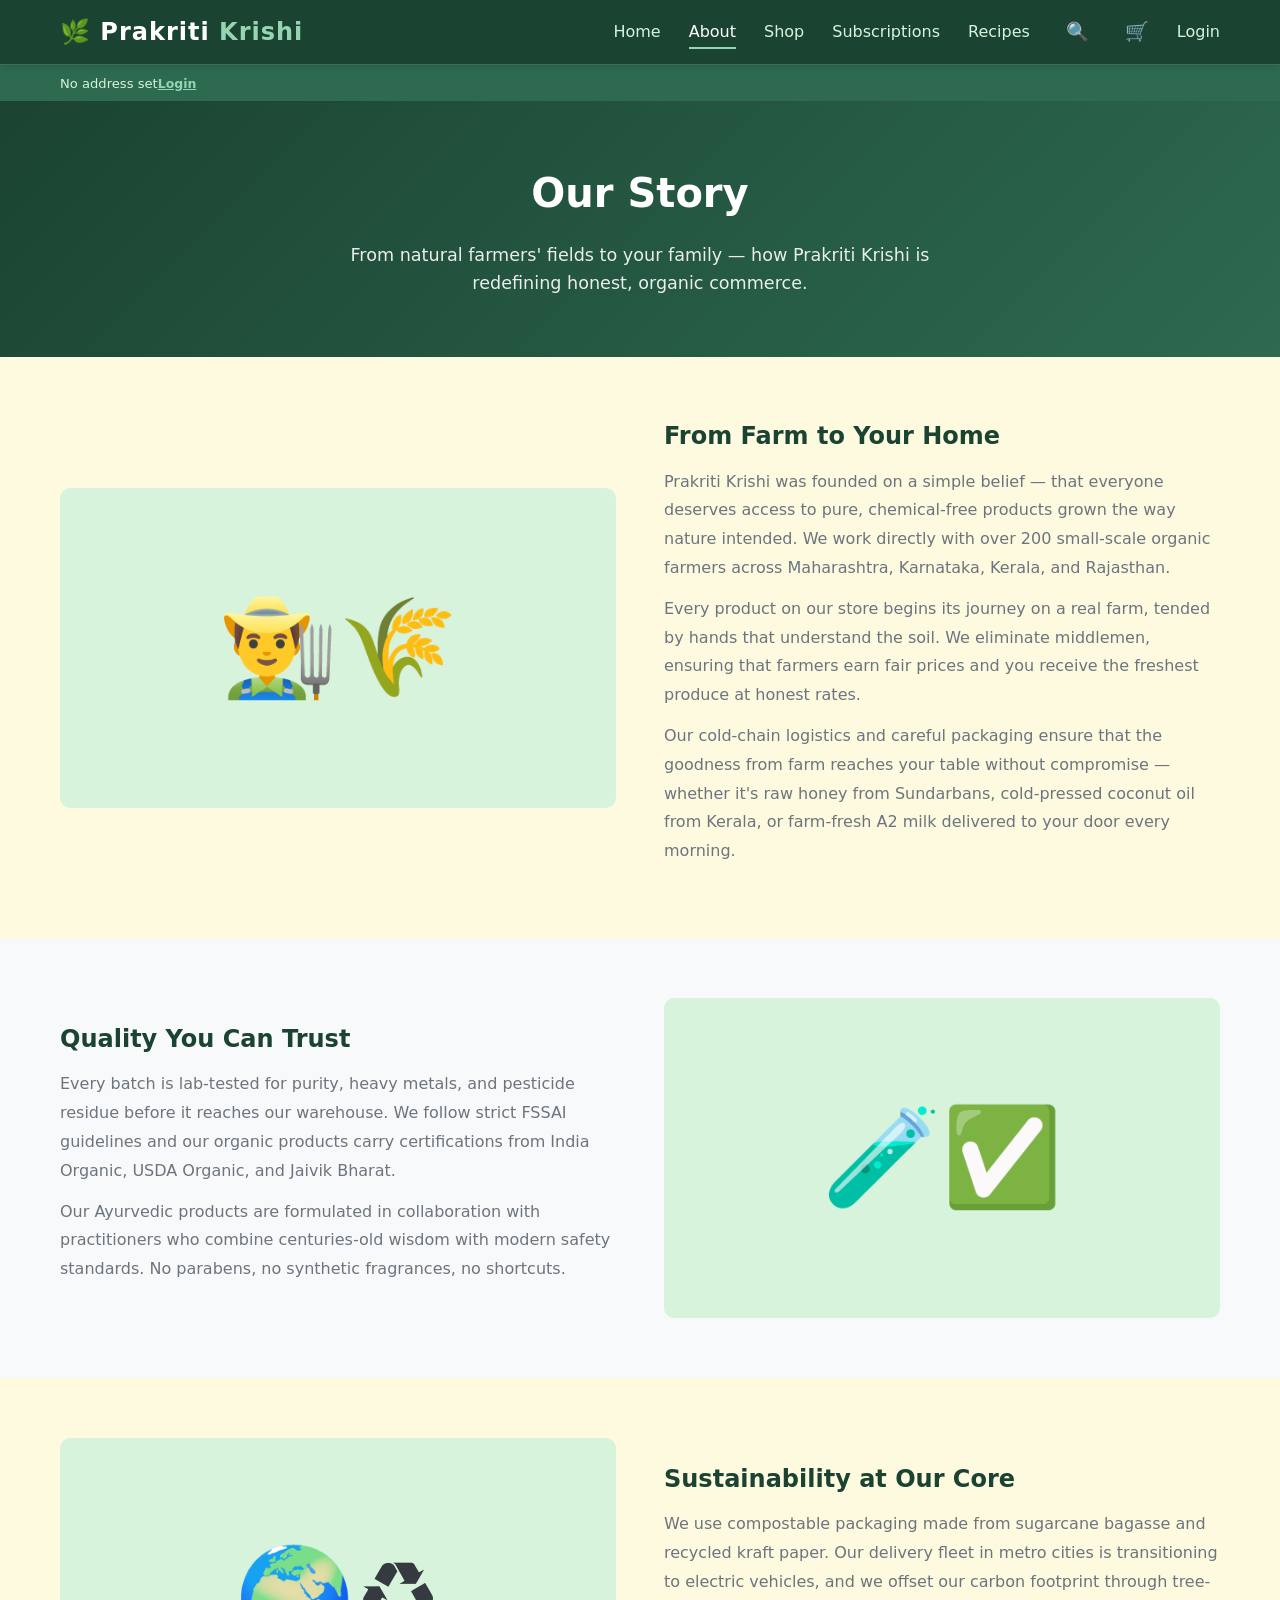
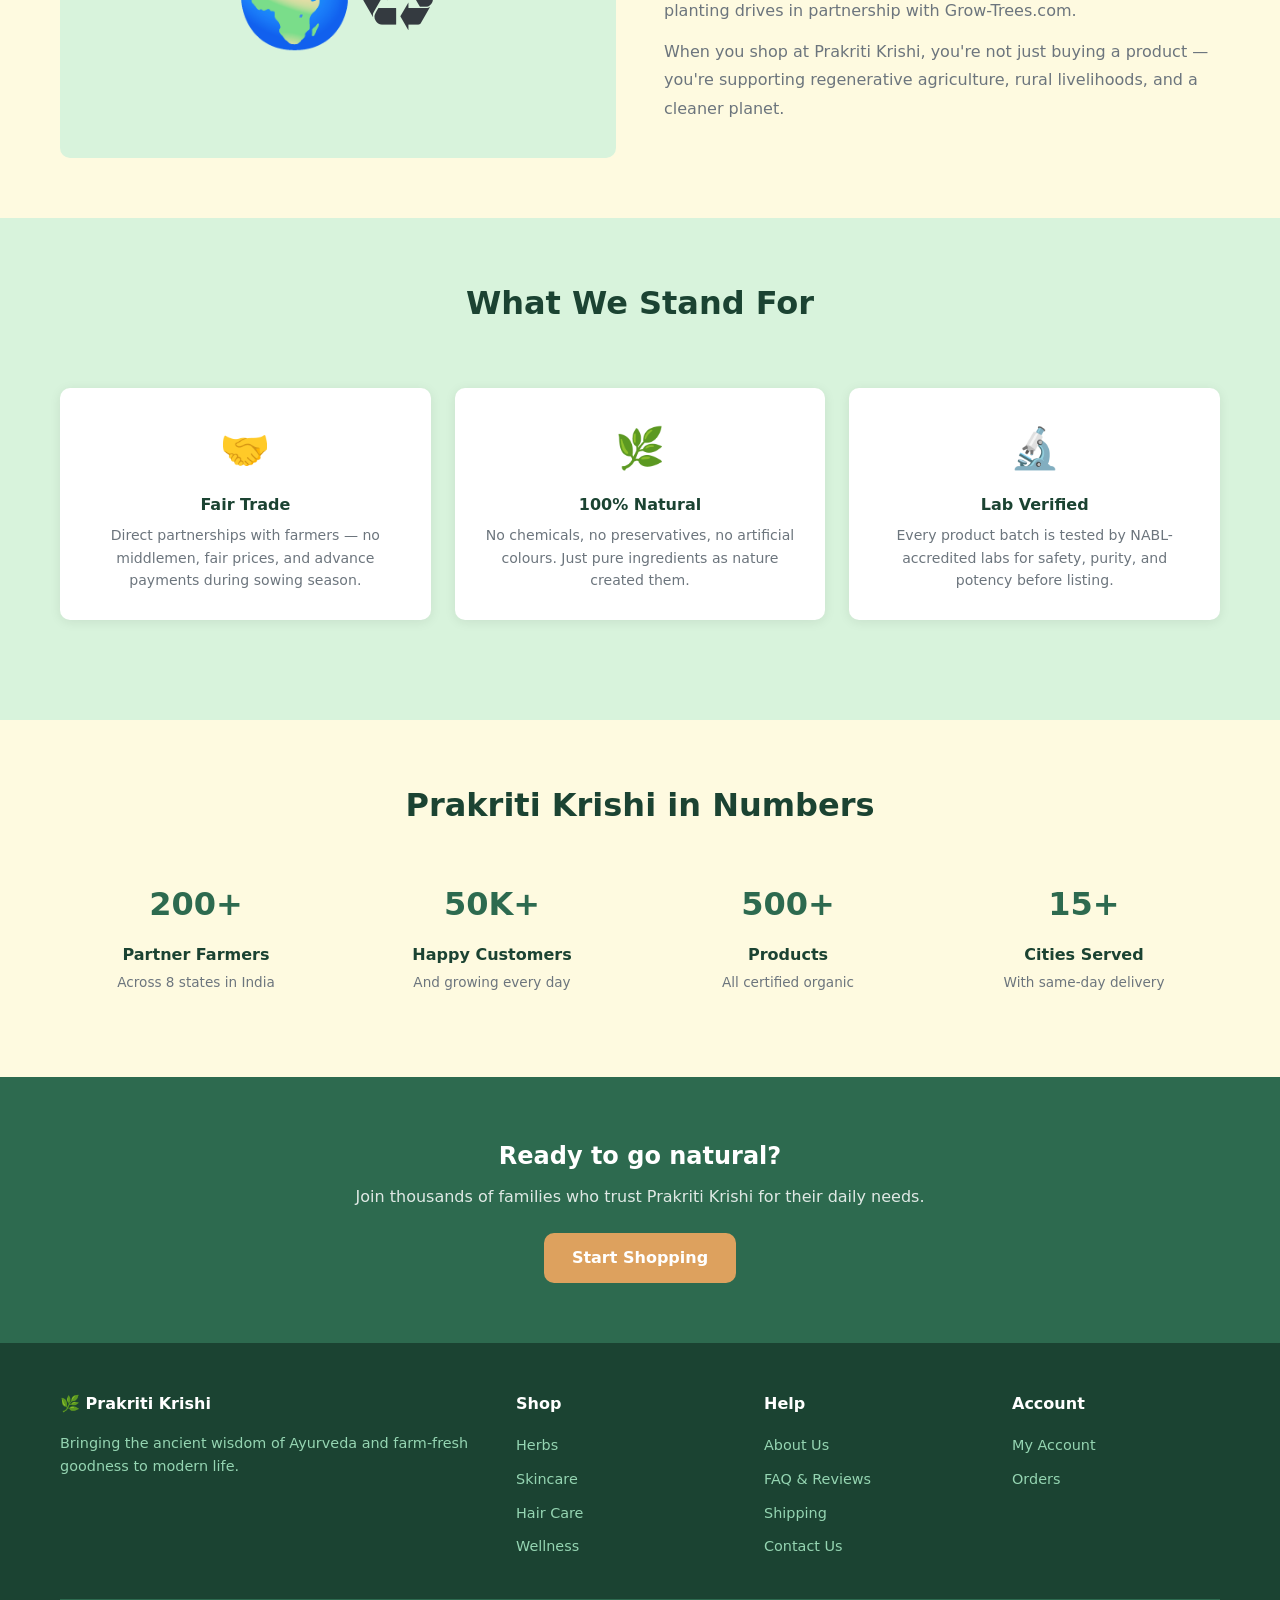
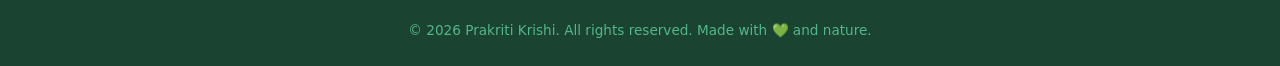
==== about.html @ 511e92d4 "Initial commit: Prakriti Krishi e-commerce website Features: product catalog, bundles, smart search," ====
<!DOCTYPE html>
<html lang="en">
<head>
  <meta charset="UTF-8">
  <meta name="viewport" content="width=device-width, initial-scale=1.0">
  <title>About Us — Prakriti Krishi</title>
  <link rel="stylesheet" href="css/style.css">
</head>
<body>

  <header class="header">
    <div class="container">
      <a href="index.html" class="logo">🌿 Prakriti <span>Krishi</span></a>
      <button class="mobile-toggle" aria-label="Menu">☰</button>
      <nav class="nav">
        <a href="index.html">Home</a>
        <a href="about.html" class="active">About</a>
        <a href="category.html">Shop</a>
        <a href="subscriptions.html">Subscriptions</a>
        <a href="recipes.html">Recipes</a>
        <a href="cart.html" class="cart-icon">🛒 <span class="cart-count" style="display:none">0</span></a>
        <a href="account.html" class="nav-account">Login</a>
      </nav>
    </div>
  </header>
  <div class="addr-bar-wrap"><div class="container" style="position:relative"><div id="addressBar"></div></div></div>

  <!-- Hero -->
  <section class="about-hero">
    <div class="container">
      <h1>Our Story</h1>
      <p style="max-width:600px;margin:0 auto;opacity:.9;font-size:1.1rem">From natural farmers' fields to your family — how Prakriti Krishi is redefining honest, organic commerce.</p>
    </div>
  </section>

  <!-- Mission -->
  <section class="about-section">
    <div class="container">
      <div class="about-grid">
        <div class="about-visual">👨‍🌾🌾</div>
        <div>
          <h2>From Farm to Your Home</h2>
          <p>Prakriti Krishi was founded on a simple belief — that everyone deserves access to pure, chemical-free products grown the way nature intended. We work directly with over 200 small-scale organic farmers across Maharashtra, Karnataka, Kerala, and Rajasthan.</p>
          <p>Every product on our store begins its journey on a real farm, tended by hands that understand the soil. We eliminate middlemen, ensuring that farmers earn fair prices and you receive the freshest produce at honest rates.</p>
          <p>Our cold-chain logistics and careful packaging ensure that the goodness from farm reaches your table without compromise — whether it's raw honey from Sundarbans, cold-pressed coconut oil from Kerala, or farm-fresh A2 milk delivered to your door every morning.</p>
        </div>
      </div>
    </div>
  </section>

  <!-- Process -->
  <section class="about-section" style="background:var(--gray-100)">
    <div class="container">
      <div class="about-grid" style="direction:rtl">
        <div class="about-visual" style="direction:ltr">🧪✅</div>
        <div style="direction:ltr">
          <h2>Quality You Can Trust</h2>
          <p>Every batch is lab-tested for purity, heavy metals, and pesticide residue before it reaches our warehouse. We follow strict FSSAI guidelines and our organic products carry certifications from India Organic, USDA Organic, and Jaivik Bharat.</p>
          <p>Our Ayurvedic products are formulated in collaboration with practitioners who combine centuries-old wisdom with modern safety standards. No parabens, no synthetic fragrances, no shortcuts.</p>
        </div>
      </div>
    </div>
  </section>

  <!-- Sustainability -->
  <section class="about-section">
    <div class="container">
      <div class="about-grid">
        <div class="about-visual">🌍♻️</div>
        <div>
          <h2>Sustainability at Our Core</h2>
          <p>We use compostable packaging made from sugarcane bagasse and recycled kraft paper. Our delivery fleet in metro cities is transitioning to electric vehicles, and we offset our carbon footprint through tree-planting drives in partnership with Grow-Trees.com.</p>
          <p>When you shop at Prakriti Krishi, you're not just buying a product — you're supporting regenerative agriculture, rural livelihoods, and a cleaner planet.</p>
        </div>
      </div>
    </div>
  </section>

  <!-- Values -->
  <section style="padding:60px 0;background:var(--green-100)">
    <div class="container">
      <h2 class="section-title">What We Stand For</h2>
      <div class="values-grid">
        <div class="value-card">
          <div class="icon">🤝</div>
          <h4>Fair Trade</h4>
          <p>Direct partnerships with farmers — no middlemen, fair prices, and advance payments during sowing season.</p>
        </div>
        <div class="value-card">
          <div class="icon">🌿</div>
          <h4>100% Natural</h4>
          <p>No chemicals, no preservatives, no artificial colours. Just pure ingredients as nature created them.</p>
        </div>
        <div class="value-card">
          <div class="icon">🔬</div>
          <h4>Lab Verified</h4>
          <p>Every product batch is tested by NABL-accredited labs for safety, purity, and potency before listing.</p>
        </div>
      </div>
    </div>
  </section>

  <!-- Team / Numbers -->
  <section class="about-section" style="text-align:center">
    <div class="container">
      <h2 class="section-title">Prakriti Krishi in Numbers</h2>
      <div class="features-grid" style="margin-top:24px">
        <div class="feature-item">
          <div class="icon" style="font-size:2rem;font-weight:700;color:var(--green-700)">200+</div>
          <h4>Partner Farmers</h4>
          <p>Across 8 states in India</p>
        </div>
        <div class="feature-item">
          <div class="icon" style="font-size:2rem;font-weight:700;color:var(--green-700)">50K+</div>
          <h4>Happy Customers</h4>
          <p>And growing every day</p>
        </div>
        <div class="feature-item">
          <div class="icon" style="font-size:2rem;font-weight:700;color:var(--green-700)">500+</div>
          <h4>Products</h4>
          <p>All certified organic</p>
        </div>
        <div class="feature-item">
          <div class="icon" style="font-size:2rem;font-weight:700;color:var(--green-700)">15+</div>
          <h4>Cities Served</h4>
          <p>With same-day delivery</p>
        </div>
      </div>
    </div>
  </section>

  <!-- CTA -->
  <section class="newsletter">
    <div class="container">
      <h2>Ready to go natural?</h2>
      <p>Join thousands of families who trust Prakriti Krishi for their daily needs.</p>
      <a href="category.html" class="btn btn-secondary">Start Shopping</a>
    </div>
  </section>

  <footer class="footer">
    <div class="container">
      <div class="footer-grid">
        <div><h4>🌿 Prakriti Krishi</h4><p>Bringing the ancient wisdom of Ayurveda and farm-fresh goodness to modern life.</p></div>
        <div><h4>Shop</h4><ul><li><a href="category.html?cat=herbs">Herbs</a></li><li><a href="category.html?cat=skincare">Skincare</a></li><li><a href="category.html?cat=haircare">Hair Care</a></li><li><a href="category.html?cat=wellness">Wellness</a></li></ul></div>
        <div><h4>Help</h4><ul><li><a href="about.html">About Us</a></li><li><a href="reviews.html">FAQ & Reviews</a></li><li><a href="shipping.html">Shipping</a></li><li><a href="contact.html">Contact Us</a></li></ul></div>
        <div><h4>Account</h4><ul><li><a href="account.html">My Account</a></li><li><a href="account.html?tab=orders">Orders</a></li></ul></div>
      </div>
      <div class="footer-bottom">&copy; 2026 Prakriti Krishi. All rights reserved. Made with 💚 and nature.</div>
    </div>
  </footer>

  <script src="js/app.js"></script>
</body>
</html>
---- css/style.css ----
/* ===== Prakriti Krishi — Nature-Inspired E-Commerce ===== */

/* --- Reset & Base --- */
*,*::before,*::after{box-sizing:border-box;margin:0;padding:0}
:root{
  --green-900:#1b4332;--green-700:#2d6a4f;--green-500:#52b788;
  --green-300:#95d5b2;--green-100:#d8f3dc;
  --sand-100:#fefae0;--sand-200:#faedcd;--sand-300:#dda15e;
  --brown:#bc6c25;--white:#fff;--gray-100:#f8f9fa;--gray-200:#e9ecef;
  --gray-500:#6c757d;--gray-800:#343a40;--black:#212529;
  --radius:10px;--shadow:0 2px 12px rgba(0,0,0,.08);
  --font:'Segoe UI',system-ui,-apple-system,sans-serif;
}
html{scroll-behavior:smooth}
body{font-family:var(--font);color:var(--gray-800);background:var(--sand-100);line-height:1.6}
a{text-decoration:none;color:inherit}
img{max-width:100%;display:block}
ul{list-style:none}
button,input,select,textarea{font:inherit}

/* --- Utility --- */
.container{max-width:1200px;margin:0 auto;padding:0 20px}
.btn{display:inline-block;padding:12px 28px;border:none;border-radius:var(--radius);font-weight:600;cursor:pointer;transition:.2s}
.btn-primary{background:var(--green-700);color:var(--white)}
.btn-primary:hover{background:var(--green-900)}
.btn-secondary{background:var(--sand-300);color:var(--white)}
.btn-secondary:hover{background:var(--brown)}
.btn-outline{background:transparent;border:2px solid var(--green-700);color:var(--green-700)}
.btn-outline:hover{background:var(--green-700);color:var(--white)}
.section-title{font-size:2rem;color:var(--green-900);margin-bottom:1.2rem;text-align:center}
.section-subtitle{text-align:center;color:var(--gray-500);margin-bottom:2rem;max-width:600px;margin-left:auto;margin-right:auto}

/* --- Header / Nav --- */
.header{background:var(--green-900);color:var(--white);position:sticky;top:0;z-index:100;box-shadow:0 2px 8px rgba(0,0,0,.15)}
.header .container{display:flex;align-items:center;justify-content:space-between;height:64px}
.logo{font-size:1.5rem;font-weight:700;letter-spacing:1px}
.logo span{color:var(--green-300)}
.nav{display:flex;gap:28px;align-items:center}
.nav a{color:var(--green-100);font-weight:500;transition:.2s;position:relative}
.nav a:hover,.nav a.active{color:var(--white)}
.nav a.active::after{content:'';position:absolute;bottom:-4px;left:0;width:100%;height:2px;background:var(--green-300)}
.cart-icon{position:relative;font-size:1.2rem}
.cart-count{position:absolute;top:-8px;right:-12px;background:var(--sand-300);color:var(--white);font-size:.7rem;width:18px;height:18px;border-radius:50%;display:flex;align-items:center;justify-content:center;font-weight:700}
.mobile-toggle{display:none;background:none;border:none;color:var(--white);font-size:1.5rem;cursor:pointer}

/* --- Hero --- */
.hero{background:linear-gradient(135deg,var(--green-900) 0%,var(--green-700) 100%);color:var(--white);padding:80px 0;text-align:center}
.hero h1{font-size:3rem;margin-bottom:1rem;line-height:1.2}
.hero h1 span{color:var(--green-300)}
.hero p{font-size:1.2rem;max-width:600px;margin:0 auto 2rem;opacity:.9}

/* --- Categories Grid --- */
.categories{padding:60px 0}
.cat-grid{display:grid;grid-template-columns:repeat(auto-fill,minmax(220px,1fr));gap:24px}
.cat-card{background:var(--white);border-radius:var(--radius);overflow:hidden;box-shadow:var(--shadow);transition:.3s;cursor:pointer}
.cat-card:hover{transform:translateY(-4px);box-shadow:0 8px 24px rgba(0,0,0,.12)}
.cat-card .cat-img{height:180px;background:var(--green-100);display:flex;align-items:center;justify-content:center;font-size:3.5rem}
.cat-card .cat-info{padding:16px;text-align:center}
.cat-card .cat-info h3{color:var(--green-900);margin-bottom:4px}
.cat-card .cat-info p{font-size:.85rem;color:var(--gray-500)}

/* --- Products Grid --- */
.products{padding:60px 0;background:var(--gray-100)}
.prod-grid{display:grid;grid-template-columns:repeat(auto-fill,minmax(260px,1fr));gap:24px}
.prod-card{background:var(--white);border-radius:var(--radius);overflow:hidden;box-shadow:var(--shadow);transition:.3s}
.prod-card:hover{transform:translateY(-4px);box-shadow:0 8px 24px rgba(0,0,0,.12)}
.prod-card .prod-img{height:220px;background:var(--green-100);display:flex;align-items:center;justify-content:center;font-size:4rem}
.prod-card .prod-info{padding:16px}
.prod-card .prod-info h3{margin-bottom:4px}
.prod-card .prod-info .price{color:var(--green-700);font-weight:700;font-size:1.1rem}
.prod-card .prod-info .old-price{text-decoration:line-through;color:var(--gray-500);font-size:.85rem;margin-left:6px}
.prod-card .prod-info .tag{display:inline-block;background:var(--green-100);color:var(--green-700);font-size:.75rem;padding:2px 8px;border-radius:20px;margin-bottom:8px}
.prod-card .prod-actions{padding:0 16px 16px;display:flex;gap:8px}
.prod-card .prod-actions .btn{flex:1;text-align:center;padding:10px;font-size:.9rem}

/* --- Product Detail --- */
.product-detail{padding:60px 0}
.pd-grid{display:grid;grid-template-columns:1fr 1fr;gap:48px;align-items:start}
.pd-image{background:var(--green-100);border-radius:var(--radius);height:450px;display:flex;align-items:center;justify-content:center;font-size:8rem}
.pd-info h1{font-size:2rem;color:var(--green-900);margin-bottom:8px}
.pd-info .rating{color:var(--sand-300);margin-bottom:12px}
.pd-info .price{font-size:1.5rem;color:var(--green-700);font-weight:700;margin-bottom:16px}
.pd-info .description{color:var(--gray-500);margin-bottom:24px;line-height:1.8}
.pd-info .qty-selector{display:flex;align-items:center;gap:12px;margin-bottom:24px}
.pd-info .qty-selector button{width:36px;height:36px;border:1px solid var(--gray-200);border-radius:var(--radius);background:var(--white);cursor:pointer;font-size:1.1rem}
.pd-info .qty-selector span{font-size:1.1rem;font-weight:600;min-width:24px;text-align:center}
.pd-info .features{margin-bottom:24px}
.pd-info .features li{padding:6px 0;color:var(--gray-500)}
.pd-info .features li::before{content:'✓ ';color:var(--green-500);font-weight:700}

/* --- Filter Bar (Category page) --- */
.filter-bar{display:flex;gap:12px;margin-bottom:32px;flex-wrap:wrap;justify-content:center}
.filter-bar .filter-btn{padding:8px 20px;border:2px solid var(--green-300);border-radius:30px;background:var(--white);color:var(--green-700);cursor:pointer;font-weight:500;transition:.2s}
.filter-bar .filter-btn:hover,.filter-bar .filter-btn.active{background:var(--green-700);color:var(--white);border-color:var(--green-700)}

/* --- Cart --- */
.cart-section{padding:60px 0}
.cart-table{width:100%;border-collapse:collapse;margin-bottom:32px}
.cart-table th{text-align:left;padding:12px 16px;border-bottom:2px solid var(--green-300);color:var(--green-900);font-size:.9rem;text-transform:uppercase;letter-spacing:1px}
.cart-table td{padding:16px;border-bottom:1px solid var(--gray-200);vertical-align:middle}
.cart-table .cart-product{display:flex;align-items:center;gap:16px}
.cart-table .cart-product .thumb{width:64px;height:64px;background:var(--green-100);border-radius:8px;display:flex;align-items:center;justify-content:center;font-size:1.5rem;flex-shrink:0}
.cart-table .cart-product .name{font-weight:600}
.cart-table .cart-qty{display:flex;align-items:center;gap:8px}
.cart-table .cart-qty button{width:28px;height:28px;border:1px solid var(--gray-200);border-radius:6px;background:var(--white);cursor:pointer}
.cart-table .cart-remove{color:var(--gray-500);cursor:pointer;transition:.2s}
.cart-table .cart-remove:hover{color:red}
.cart-summary{display:flex;justify-content:flex-end}
.cart-summary-box{background:var(--white);padding:32px;border-radius:var(--radius);box-shadow:var(--shadow);min-width:340px}
.cart-summary-box h3{margin-bottom:16px;color:var(--green-900)}
.cart-summary-box .summary-row{display:flex;justify-content:space-between;padding:8px 0;border-bottom:1px solid var(--gray-200)}
.cart-summary-box .summary-row.total{border:none;font-size:1.2rem;font-weight:700;color:var(--green-900);padding-top:16px}
.cart-empty{text-align:center;padding:60px 0}
.cart-empty p{font-size:1.2rem;color:var(--gray-500);margin-bottom:24px}

/* --- Checkout --- */
.checkout-section{padding:60px 0}
.checkout-grid{display:grid;grid-template-columns:1.4fr 1fr;gap:48px}
.form-group{margin-bottom:20px}
.form-group label{display:block;font-weight:600;margin-bottom:6px;color:var(--green-900);font-size:.9rem}
.form-group input,.form-group select{width:100%;padding:12px 16px;border:2px solid var(--gray-200);border-radius:var(--radius);transition:.2s;background:var(--white)}
.form-group input:focus,.form-group select:focus{outline:none;border-color:var(--green-500)}
.form-row{display:grid;grid-template-columns:1fr 1fr;gap:16px}
.checkout-steps{display:flex;gap:0;margin-bottom:40px;background:var(--white);border-radius:var(--radius);overflow:hidden;box-shadow:var(--shadow)}
.checkout-steps .step{flex:1;padding:16px;text-align:center;font-weight:600;color:var(--gray-500);background:var(--gray-100);position:relative}
.checkout-steps .step.active{background:var(--green-700);color:var(--white)}
.checkout-steps .step.done{background:var(--green-300);color:var(--green-900)}
.order-summary{background:var(--white);padding:32px;border-radius:var(--radius);box-shadow:var(--shadow);position:sticky;top:80px}
.order-summary h3{margin-bottom:16px;color:var(--green-900)}
.order-summary .order-item{display:flex;justify-content:space-between;padding:10px 0;border-bottom:1px solid var(--gray-200);font-size:.95rem}
.order-summary .order-total{display:flex;justify-content:space-between;padding-top:16px;font-size:1.2rem;font-weight:700;color:var(--green-900)}

/* --- Features / Benefits --- */
.features-strip{padding:48px 0;background:var(--white)}
.features-grid{display:grid;grid-template-columns:repeat(4,1fr);gap:24px;text-align:center}
.feature-item{padding:24px}
.feature-item .icon{font-size:2.5rem;margin-bottom:12px}
.feature-item h4{color:var(--green-900);margin-bottom:4px}
.feature-item p{font-size:.85rem;color:var(--gray-500)}

/* --- Testimonials --- */
.testimonials{padding:60px 0}
.test-grid{display:grid;grid-template-columns:repeat(auto-fill,minmax(300px,1fr));gap:24px}
.test-card{background:var(--white);padding:28px;border-radius:var(--radius);box-shadow:var(--shadow)}
.test-card .stars{color:var(--sand-300);margin-bottom:8px}
.test-card p{color:var(--gray-500);font-style:italic;margin-bottom:12px}
.test-card .author{font-weight:600;color:var(--green-900)}

/* --- Newsletter --- */
.newsletter{padding:60px 0;background:var(--green-700);color:var(--white);text-align:center}
.newsletter h2{margin-bottom:8px}
.newsletter p{opacity:.85;margin-bottom:24px}
.newsletter form{display:flex;gap:12px;justify-content:center;max-width:480px;margin:0 auto}
.newsletter input{flex:1;padding:14px 20px;border:none;border-radius:var(--radius);font-size:1rem}
.newsletter .btn{white-space:nowrap}

/* --- Footer --- */
.footer{background:var(--green-900);color:var(--green-100);padding:48px 0 24px}
.footer-grid{display:grid;grid-template-columns:2fr 1fr 1fr 1fr;gap:40px;margin-bottom:32px}
.footer h4{color:var(--white);margin-bottom:16px}
.footer p,.footer a{font-size:.9rem;color:var(--green-300)}
.footer a:hover{color:var(--white)}
.footer ul li{margin-bottom:8px}
.footer-bottom{border-top:1px solid var(--green-700);padding-top:20px;text-align:center;font-size:.85rem;color:var(--green-500)}

/* --- Breadcrumb --- */
.breadcrumb{padding:16px 0;font-size:.9rem;color:var(--gray-500)}
.breadcrumb a{color:var(--green-700)}
.breadcrumb span{margin:0 8px}

/* --- Inline Qty Selector (product cards) --- */
.inline-qty{display:flex;align-items:center;gap:0;background:var(--green-700);border-radius:var(--radius);overflow:hidden;height:42px}
.iq-btn{width:40px;height:42px;border:none;background:transparent;color:var(--white);font-size:1.2rem;cursor:pointer;transition:.15s;-webkit-tap-highlight-color:transparent}
.iq-btn:hover,.iq-btn:active{background:var(--green-900)}
.iq-val{min-width:30px;text-align:center;color:var(--white);font-weight:700;font-size:.95rem}
.prod-actions .atc-area{flex:1}
.prod-actions .atc-area .btn{width:100%}
.prod-actions .atc-area .inline-qty{width:100%}

/* --- Address Bar (header second row) --- */
.addr-bar-wrap{background:var(--green-700);border-top:1px solid rgba(255,255,255,.1)}
.addr-bar-wrap .container{display:flex;align-items:center;height:36px;gap:8px;font-size:.82rem}
.addr-pin{font-size:.9rem}
.addr-text{color:var(--green-100);white-space:nowrap;overflow:hidden;text-overflow:ellipsis;max-width:260px}
.addr-change{background:none;border:none;color:var(--green-300);font-size:.78rem;cursor:pointer;text-decoration:underline;font-weight:600;white-space:nowrap}
.addr-change:hover{color:var(--white)}
.addr-dropdown{position:absolute;top:100%;left:0;right:0;background:var(--white);box-shadow:0 8px 24px rgba(0,0,0,.15);border-radius:0 0 var(--radius) var(--radius);display:none;z-index:101}
.addr-dropdown.open{display:block}
.addr-option{padding:12px 20px;cursor:pointer;font-size:.88rem;border-bottom:1px solid var(--gray-200);color:var(--gray-800)}
.addr-option:hover,.addr-option.active{background:var(--green-100)}
.addr-option.add-new{color:var(--green-700);font-weight:600}

/* --- Auth Box --- */
.auth-box{max-width:420px;margin:60px auto;background:var(--white);padding:40px;border-radius:var(--radius);box-shadow:var(--shadow)}
.auth-box h2{color:var(--green-900);margin-bottom:4px}
.auth-sub{color:var(--gray-500);margin-bottom:24px}
.auth-err{color:#c0392b;font-size:.88rem;margin-bottom:12px;min-height:1.2em}
.auth-switch{text-align:center;margin-top:20px;font-size:.9rem;color:var(--gray-500)}
.auth-switch a{color:var(--green-700);font-weight:600}

/* --- Dashboard Layout --- */
.dash-layout{display:grid;grid-template-columns:260px 1fr;gap:32px;min-height:60vh}
.dash-sidebar{background:var(--white);border-radius:var(--radius);box-shadow:var(--shadow);padding:24px;align-self:start;position:sticky;top:80px}
.dash-user{margin-bottom:20px;padding-bottom:16px;border-bottom:1px solid var(--gray-200)}
.dash-tab{display:block;padding:10px 14px;border-radius:8px;margin-bottom:4px;color:var(--gray-800);font-size:.9rem;transition:.15s}
.dash-tab:hover{background:var(--green-100);color:var(--green-700)}
.dash-tab.active{background:var(--green-700);color:var(--white)}
.dash-main{background:var(--white);border-radius:var(--radius);box-shadow:var(--shadow);padding:32px}
.dash-main h2{color:var(--green-900);margin-bottom:20px}
.addr-list{display:grid;gap:12px}
.addr-card{background:var(--gray-100);padding:16px;border-radius:8px;display:flex;align-items:center;gap:16px;justify-content:space-between}
.addr-card p{margin:0;color:var(--gray-500);font-size:.9rem}
.order-card{background:var(--gray-100);padding:16px;border-radius:8px;margin-bottom:12px}
.order-head{display:flex;justify-content:space-between;margin-bottom:8px;align-items:center}
.order-status{background:var(--green-100);color:var(--green-700);padding:2px 10px;border-radius:20px;font-size:.8rem;font-weight:600}
.order-items{color:var(--gray-500);font-size:.88rem;margin-bottom:6px}
.order-total-line{font-weight:600;color:var(--green-900)}
.sec-info{background:var(--gray-100);padding:16px;border-radius:8px;margin-bottom:16px}
.sec-info p{margin:4px 0}

/* --- Subscriptions --- */
.subs-grid{display:grid;grid-template-columns:repeat(auto-fill,minmax(260px,1fr));gap:20px;margin-bottom:20px}
.subs-card{background:var(--white);padding:24px;border-radius:var(--radius);box-shadow:var(--shadow);text-align:center}
.subs-card.seasonal{border:2px solid var(--sand-300)}
.subs-emoji{font-size:3rem;margin-bottom:8px}
.subs-card h4{color:var(--green-900);margin-bottom:4px}
.subs-card .price{color:var(--green-700);font-weight:700;margin-bottom:12px}
.subs-card .price small{color:var(--gray-500);font-weight:400}
.subs-card .form-group{text-align:left;margin-bottom:10px}
.subs-card .form-group label{font-size:.8rem}
.subs-card .form-group input,.subs-card .form-group select{padding:8px 10px;font-size:.88rem}
.sub-days{display:flex;flex-wrap:wrap;gap:6px;margin-bottom:8px}
.day-check{display:flex;align-items:center;gap:4px;font-size:.82rem;background:var(--gray-100);padding:4px 8px;border-radius:6px}
.day-check input{accent-color:var(--green-500)}

/* --- About Page --- */
.about-hero{background:linear-gradient(135deg,var(--green-900),var(--green-700));color:var(--white);padding:60px 0;text-align:center}
.about-hero h1{font-size:2.5rem;margin-bottom:1rem}
.about-section{padding:60px 0}
.about-grid{display:grid;grid-template-columns:1fr 1fr;gap:48px;align-items:center}
.about-grid .about-visual{background:var(--green-100);border-radius:var(--radius);height:320px;display:flex;align-items:center;justify-content:center;font-size:6rem}
.about-grid h2{color:var(--green-900);margin-bottom:12px}
.about-grid p{color:var(--gray-500);line-height:1.8;margin-bottom:12px}
.values-grid{display:grid;grid-template-columns:repeat(3,1fr);gap:24px;text-align:center;padding:40px 0}
.value-card{padding:28px;background:var(--white);border-radius:var(--radius);box-shadow:var(--shadow)}
.value-card .icon{font-size:2.5rem;margin-bottom:12px}
.value-card h4{color:var(--green-900);margin-bottom:6px}
.value-card p{font-size:.88rem;color:var(--gray-500)}

/* --- Toast notification --- */
.toast{position:fixed;bottom:24px;right:24px;background:var(--green-700);color:var(--white);padding:16px 24px;border-radius:var(--radius);box-shadow:0 4px 16px rgba(0,0,0,.2);transform:translateY(120%);transition:.3s;z-index:999;font-weight:500}
.toast.show{transform:translateY(0)}

/* --- Responsive --- */
/* --- Responsive — Tablet (<=768px) --- */
@media(max-width:768px){
  .hero h1{font-size:2rem}
  .hero p{font-size:1rem}
  .pd-grid{grid-template-columns:1fr}
  .pd-image{height:300px;font-size:5rem}
  .checkout-grid{grid-template-columns:1fr}
  .order-summary{position:static}
  .features-grid{grid-template-columns:1fr 1fr}
  .footer-grid{grid-template-columns:1fr 1fr}
  .nav{display:none;position:fixed;top:64px;left:0;right:0;bottom:0;background:var(--green-900);flex-direction:column;padding:24px;gap:16px;overflow-y:auto;z-index:200}
  .nav.open{display:flex}
  .mobile-toggle{display:block}
  .cart-table{display:block;overflow-x:auto;-webkit-overflow-scrolling:touch}
  .cart-table .cart-product .thumb{display:none}
  .form-row{grid-template-columns:1fr}
  .dash-layout{grid-template-columns:1fr}
  .dash-sidebar{position:static;display:flex;flex-wrap:wrap;gap:6px;padding:16px}
  .dash-user{width:100%;margin-bottom:8px}
  .dash-tab{padding:8px 12px;font-size:.82rem}
  .dash-main{padding:20px}
  .about-grid{grid-template-columns:1fr}
  .about-grid .about-visual{height:220px;font-size:4rem}
  .about-hero h1{font-size:1.8rem}
  .values-grid{grid-template-columns:1fr}
  .subs-grid{grid-template-columns:1fr 1fr}
  .auth-box{margin:32px 16px;padding:28px 20px}
  .section-title{font-size:1.5rem}
  .addr-bar-wrap .container{font-size:.78rem}
  .cat-grid{grid-template-columns:1fr 1fr}
  .filter-bar{gap:8px}
  .filter-bar .filter-btn{padding:6px 14px;font-size:.85rem}
  .prod-grid{grid-template-columns:repeat(auto-fill,minmax(200px,1fr));gap:16px}
  .prod-card .prod-img{height:170px;font-size:3rem}
  .cart-summary{flex-direction:column}
  .cart-summary-box{min-width:auto;width:100%}
  .checkout-steps .step{padding:10px 8px;font-size:.8rem}
  .test-grid{grid-template-columns:1fr}
  .newsletter form{flex-direction:column}
  .newsletter input,.newsletter .btn{width:100%}
}

/* --- Responsive — Phone (<=480px) --- */
@media(max-width:480px){
  .container{padding:0 14px}
  .hero{padding:48px 0}
  .hero h1{font-size:1.6rem}
  .features-grid{grid-template-columns:1fr}
  .feature-item{padding:16px}
  .footer-grid{grid-template-columns:1fr}
  .cart-summary-box{min-width:auto;padding:20px}
  .subs-grid{grid-template-columns:1fr}
  .subs-card{padding:16px}
  .cat-grid{grid-template-columns:1fr}
  .prod-grid{grid-template-columns:1fr 1fr;gap:12px}
  .prod-card .prod-img{height:140px;font-size:2.5rem}
  .prod-card .prod-info{padding:10px}
  .prod-card .prod-info h3{font-size:.9rem}
  .prod-card .prod-actions{padding:0 10px 10px;flex-direction:column}
  .pd-image{height:240px;font-size:4rem}
  .pd-info h1{font-size:1.4rem}
  .logo{font-size:1.2rem}
  .header .container{height:56px}
  .btn{padding:10px 20px;font-size:.9rem}
  .addr-text{max-width:160px}
  .about-grid .about-visual{height:180px;font-size:3rem}
  .values-grid{gap:12px}
  .value-card{padding:20px}
  .dash-sidebar{padding:12px}
  .dash-main{padding:16px}
  .checkout-steps{flex-direction:column}
  .checkout-steps .step{border-bottom:1px solid rgba(255,255,255,.1)}
  .ship-timeline{gap:32px}
  .ship-step{flex-direction:column;text-align:center}
  .ship-icon{margin:0 auto 8px}
  .ship-table{font-size:.8rem}
  .review-grid{grid-template-columns:1fr}
}

/* --- Reviews & FAQ Page --- */
.reviews-summary{text-align:center;margin-bottom:32px}
.rating-big{display:inline-flex;align-items:center;gap:16px}
.rating-num{font-size:3.2rem;font-weight:800;color:var(--green-900)}
.stars-big{font-size:1.6rem;color:#f59e0b}
.rating-count{font-size:.9rem;color:var(--gray-500)}
.review-grid{display:grid;grid-template-columns:repeat(auto-fill,minmax(260px,1fr));gap:20px}
.review-card{background:#fff;border:1px solid var(--gray-200);border-radius:var(--radius);padding:24px}
.review-card .stars{color:#f59e0b;font-size:1.1rem;margin-bottom:8px}
.review-text{color:var(--gray-600);font-style:italic;margin-bottom:12px;line-height:1.6}
.review-meta{font-size:.85rem;color:var(--gray-400)}
.star-picker{display:flex;gap:4px;margin:6px 0 12px}

/* FAQ */
.faq-list{max-width:720px;margin:0 auto}
.faq-item{border-bottom:1px solid var(--gray-200)}
.faq-q{display:flex;justify-content:space-between;align-items:center;width:100%;background:none;border:none;padding:20px 0;font-size:1rem;font-weight:600;color:var(--green-900);cursor:pointer;text-align:left;gap:12px}
.faq-q:hover{color:var(--green-700)}
.faq-arrow{transition:transform .25s;font-size:.85rem}
.faq-a{max-height:0;overflow:hidden;transition:max-height .35s ease,padding .35s ease;padding:0 0}
.faq-a p{color:var(--gray-600);line-height:1.7;padding-bottom:16px}
.faq-a a{color:var(--green-700);text-decoration:underline}
.faq-item.open .faq-a{max-height:300px;padding:0 0}
.faq-item.open .faq-arrow{transform:rotate(180deg)}

/* --- Shipping Page --- */
.ship-timeline{display:flex;flex-direction:column;gap:40px;max-width:700px;margin:0 auto;position:relative}
.ship-timeline::before{content:'';position:absolute;left:30px;top:10px;bottom:10px;width:3px;background:var(--green-500);border-radius:2px}
.ship-step{display:flex;gap:20px;align-items:flex-start;position:relative}
.ship-icon{width:60px;height:60px;display:flex;align-items:center;justify-content:center;font-size:1.8rem;background:var(--sand-100);border:3px solid var(--green-500);border-radius:50%;flex-shrink:0;z-index:1}
.ship-body h3{color:var(--green-900);margin-bottom:6px}
.ship-body p{color:var(--gray-600);line-height:1.7}
.ship-table-wrap{overflow-x:auto}
.ship-table{width:100%;border-collapse:collapse;margin-top:16px}
.ship-table th,.ship-table td{padding:14px 16px;text-align:left;border-bottom:1px solid var(--gray-200)}
.ship-table th{background:var(--green-900);color:#fff;font-weight:600}
.ship-table tr:nth-child(even){background:var(--gray-100)}

/* --- Smart Tag Badges --- */
.smart-badges{display:flex;flex-wrap:wrap;gap:4px;margin-bottom:6px}
.badge{display:inline-block;font-size:.68rem;padding:2px 8px;border-radius:20px;font-weight:600;white-space:nowrap}
.badge-best_seller{background:#fef3c7;color:#92400e}
.badge-new{background:#dbeafe;color:#1e40af}
.badge-most_bought{background:#fee2e2;color:#991b1b}
.badge-limited_stock{background:#fce7f3;color:#9d174d}
.stock-warn{font-size:.8rem;color:#b45309;font-weight:600;margin-top:4px}
.stock-out{font-size:.8rem;color:#dc2626;font-weight:700;margin-top:4px}

/* --- Search Overlay --- */
.nav-search-btn{background:none;border:none;color:var(--green-100);font-size:1.15rem;cursor:pointer;padding:4px 8px;transition:.2s}
.nav-search-btn:hover{color:var(--white)}
.search-overlay{position:fixed;inset:0;background:rgba(0,0,0,.6);z-index:300;display:none;justify-content:center;padding-top:80px}
.search-overlay.open{display:flex}
.search-box{background:var(--white);border-radius:var(--radius);box-shadow:0 8px 32px rgba(0,0,0,.2);padding:8px;display:flex;align-items:center;width:90%;max-width:600px;height:56px;position:absolute;top:80px}
.search-box input{flex:1;border:none;outline:none;font-size:1.05rem;padding:0 16px;background:transparent}
.search-close{background:none;border:none;font-size:1.3rem;cursor:pointer;color:var(--gray-500);padding:8px}
.search-results{position:absolute;top:148px;width:90%;max-width:600px;background:var(--white);border-radius:var(--radius);box-shadow:0 8px 24px rgba(0,0,0,.15);max-height:400px;overflow-y:auto}
.search-item{display:flex;align-items:center;gap:12px;padding:12px 16px;border-bottom:1px solid var(--gray-200);transition:.1s}
.search-item:hover{background:var(--green-100)}
.search-item .se{font-size:1.5rem;width:40px;text-align:center;flex-shrink:0}
.search-item small{color:var(--gray-500)}
.search-cat{background:var(--sand-100)}
.search-empty{padding:24px;text-align:center;color:var(--gray-500)}

/* --- Advanced Filters --- */
.adv-filters{display:flex;flex-wrap:wrap;gap:16px;margin-bottom:24px;padding:16px;background:var(--white);border-radius:var(--radius);box-shadow:var(--shadow)}
.af-group{display:flex;flex-wrap:wrap;align-items:center;gap:6px}
.af-group label{font-weight:600;font-size:.85rem;color:var(--green-900);margin-right:4px}
.af-btn{padding:5px 12px;border:1.5px solid var(--gray-200);border-radius:20px;background:var(--white);color:var(--gray-800);cursor:pointer;font-size:.78rem;font-weight:500;transition:.15s}
.af-btn:hover,.af-btn.active{background:var(--green-700);color:var(--white);border-color:var(--green-700)}

/* --- Bundle Contents --- */
.bundle-contents{background:var(--green-100);padding:16px;border-radius:var(--radius);margin-bottom:16px}
.bundle-contents h4{color:var(--green-900);margin-bottom:8px}
.bundle-contents li{padding:4px 0;color:var(--gray-600)}

/* --- Order Detail & Tracking --- */
.tracking-timeline{display:flex;gap:0;margin:24px 0;background:var(--white);border-radius:var(--radius);overflow:hidden;box-shadow:var(--shadow)}
.track-step{flex:1;padding:16px 12px;text-align:center;border-right:1px solid var(--gray-200);background:var(--gray-100);transition:.3s}
.track-step:last-child{border-right:none}
.track-step.reached{background:var(--green-100)}
.track-icon{font-size:1.6rem;margin-bottom:6px}
.track-step strong{font-size:.82rem;display:block;color:var(--green-900)}
.track-step small{font-size:.72rem;color:var(--gray-500)}
.order-detail-items{margin-top:8px}
.odi{display:flex;justify-content:space-between;padding:10px 0;border-bottom:1px solid var(--gray-200)}
.order-detail-total{font-weight:700;font-size:1.1rem;color:var(--green-900);padding-top:12px}
.order-detail-prefs ul{list-style:none;padding:0;color:var(--gray-600)}
.order-detail-prefs li{padding:4px 0}

/* --- Referral & Wallet --- */
.referral-card{background:var(--white);padding:24px;border-radius:var(--radius);box-shadow:var(--shadow)}
.wallet-bal{font-size:2.5rem;font-weight:800;color:var(--green-700);margin:8px 0}
.referral-code-box{display:flex;align-items:center;gap:12px;background:var(--gray-100);padding:12px 16px;border-radius:var(--radius);font-family:monospace;font-size:1.2rem;font-weight:700;color:var(--green-900)}

/* --- Recipes --- */
.recipes-grid{display:grid;grid-template-columns:repeat(auto-fill,minmax(340px,1fr));gap:24px}
.recipe-card{background:var(--white);border-radius:var(--radius);box-shadow:var(--shadow);padding:24px}
.recipe-head{display:flex;gap:16px;align-items:center;margin-bottom:12px}
.recipe-head h3{color:var(--green-900);margin-bottom:2px}
.recipe-head small{color:var(--gray-500)}
.recipe-desc{color:var(--gray-500);margin-bottom:16px;line-height:1.6}
.recipe-ingredients{background:var(--green-100);padding:14px;border-radius:8px;margin-bottom:12px}
.recipe-ingredients h4{color:var(--green-900);font-size:.9rem;margin-bottom:6px}
.recipe-ingredients li{padding:3px 0;font-size:.9rem}
.recipe-ingredients a{color:var(--green-700);text-decoration:underline}
.recipe-steps{margin-bottom:8px}
.recipe-steps summary{cursor:pointer;color:var(--green-700);font-weight:600;padding:8px 0;user-select:none}
.recipe-steps ol{padding-left:20px;color:var(--gray-600);line-height:1.8}

/* --- Harvest Calendar --- */
.harvest-current{background:var(--green-100);padding:24px;border-radius:var(--radius);margin-bottom:32px;text-align:center}
.harvest-current h3{color:var(--green-900);margin-bottom:12px}
.harvest-tags{display:flex;flex-wrap:wrap;gap:8px;justify-content:center}
.harvest-tag{background:var(--white);padding:6px 14px;border-radius:20px;font-size:.9rem;box-shadow:0 1px 4px rgba(0,0,0,.08)}
.harvest-grid{overflow-x:auto}
.harvest-table{width:100%;border-collapse:collapse;font-size:.85rem}
.harvest-table th,.harvest-table td{padding:10px 8px;text-align:center;border:1px solid var(--gray-200);white-space:nowrap}
.harvest-table th{background:var(--green-900);color:#fff;font-weight:600}
.harvest-table td:first-child,.harvest-table th:first-child{text-align:left;position:sticky;left:0;background:var(--white);z-index:1}
.harvest-table th:first-child{background:var(--green-900)}
.hm-active{background:var(--green-100);color:var(--green-700);font-weight:700}
.hm-current{background:var(--sand-200) !important;font-weight:700}
.harvest-table td.hm-active.hm-current{background:var(--green-300) !important}

/* --- Responsive additions for new features --- */
@media(max-width:768px){
  .tracking-timeline{flex-direction:column}
  .track-step{border-right:none;border-bottom:1px solid var(--gray-200);padding:12px}
  .search-box{width:95%;top:70px}
  .search-results{top:138px;width:95%}
  .adv-filters{flex-direction:column;gap:10px}
  .recipes-grid{grid-template-columns:1fr}
  .referral-code-box{flex-direction:column;text-align:center}
  .af-group{justify-content:flex-start}
}
@media(max-width:480px){
  .recipe-head{flex-direction:column;text-align:center}
  .harvest-table{font-size:.75rem}
  .harvest-table th,.harvest-table td{padding:6px 4px}
}
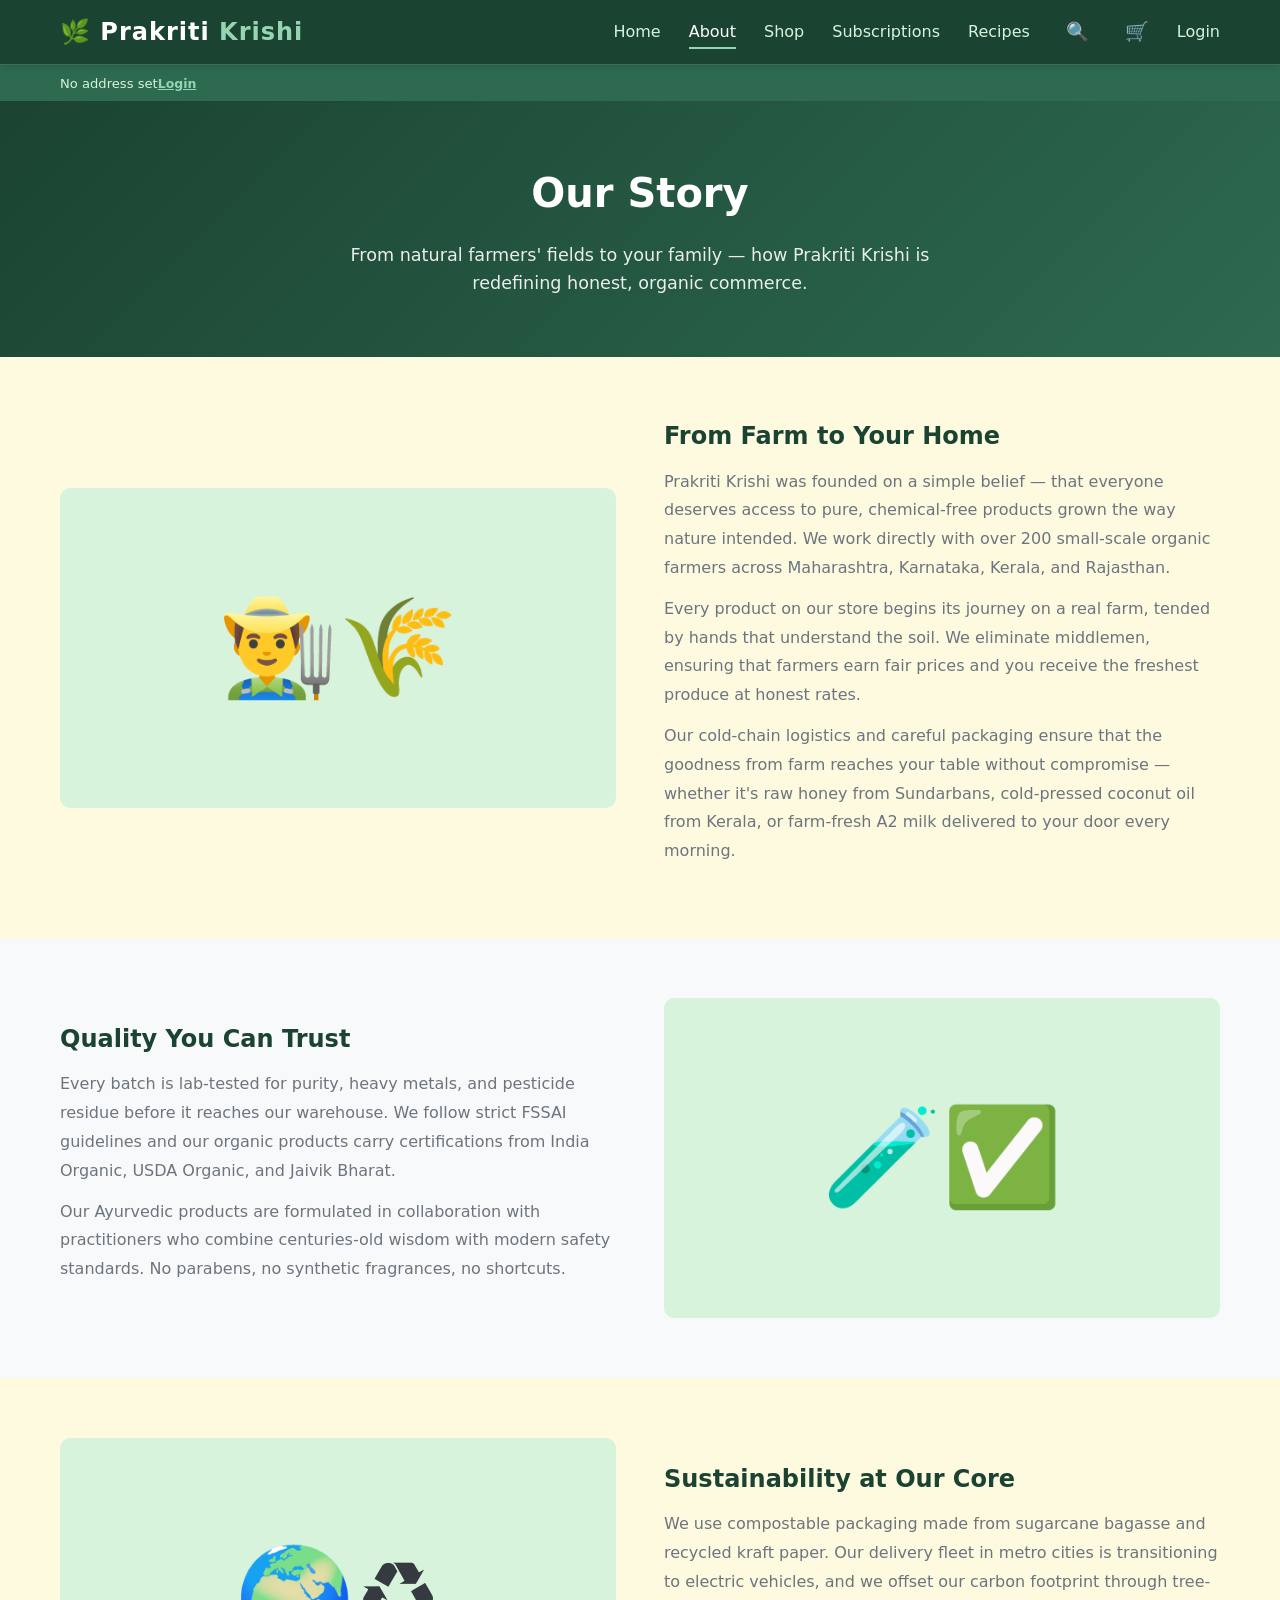
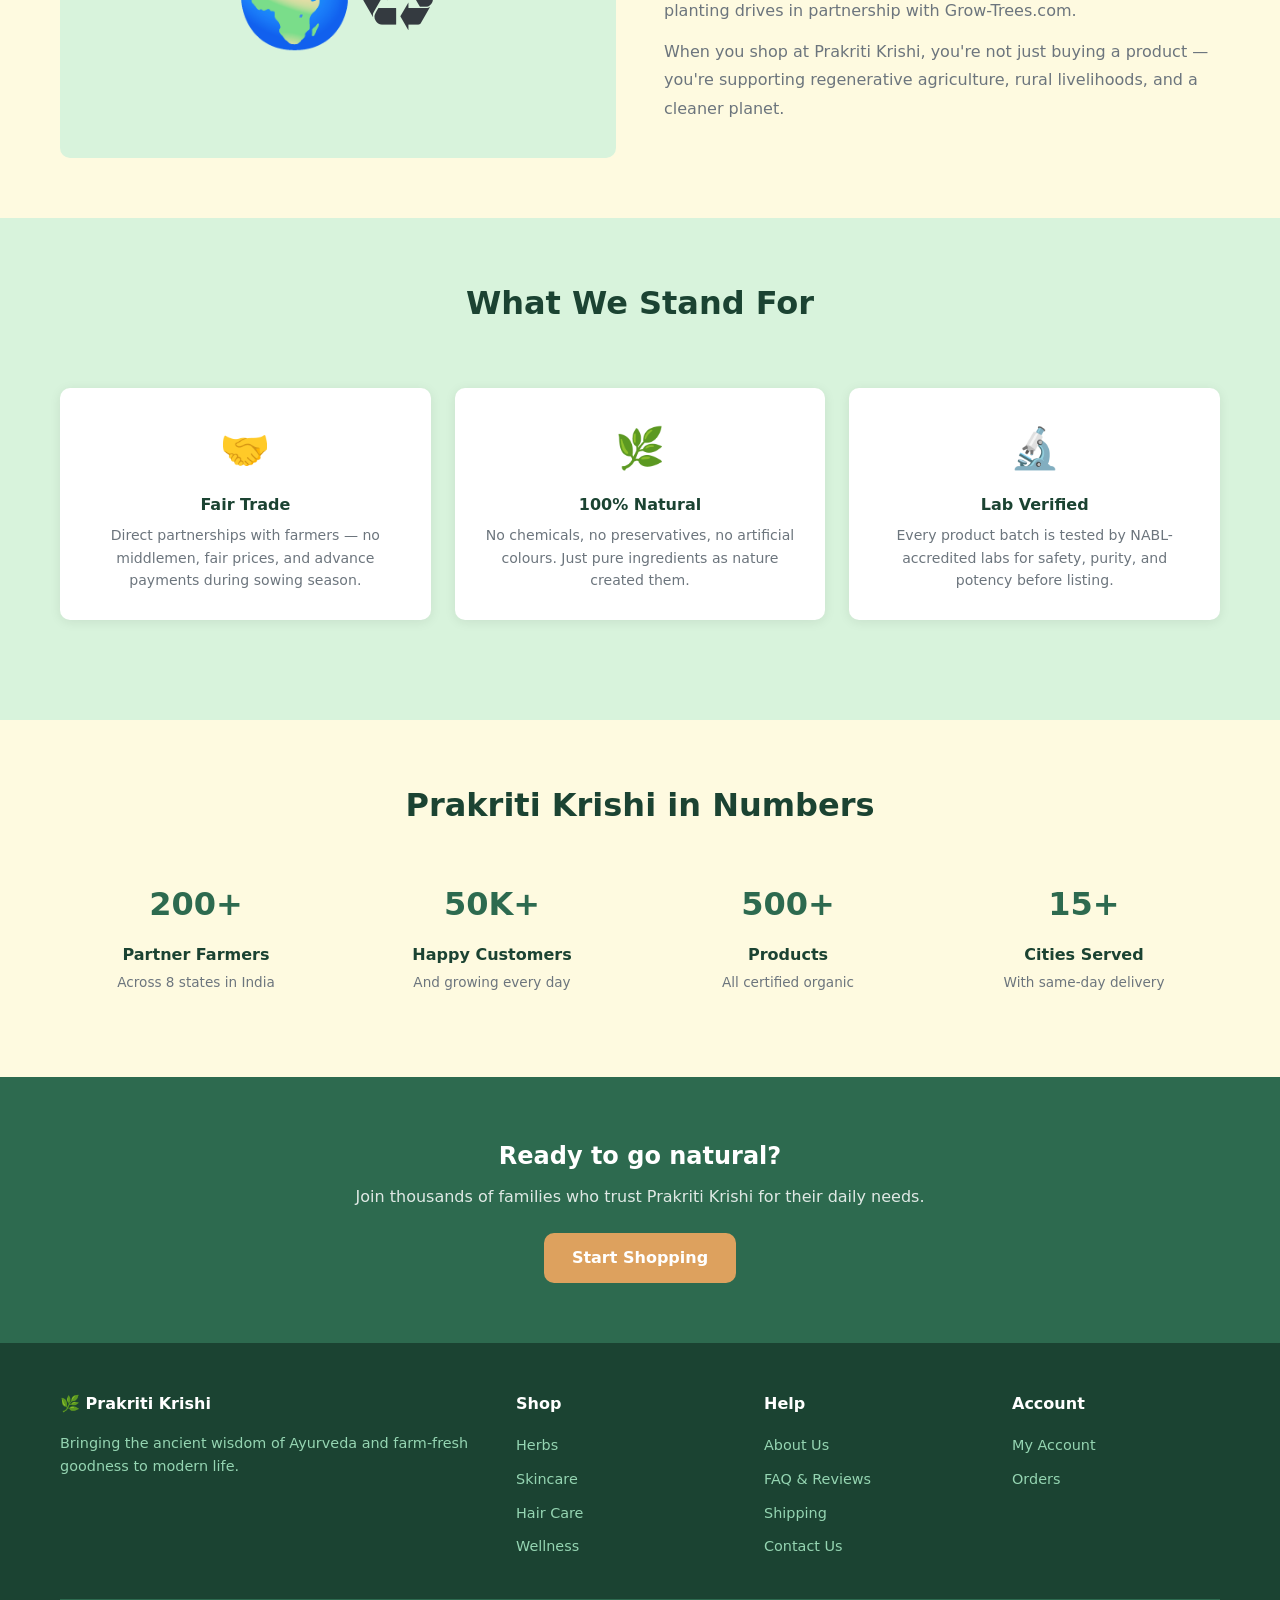
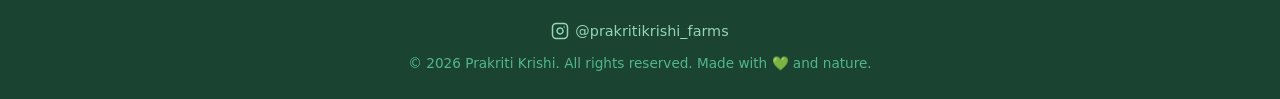
==== commit 9ddcd5af: "Fix cart bugs, add unsubscribe, Instagram link - Fix refreshCardButtons passing pid as wrong type (b" ====
--- a/about.html
+++ b/about.html
@@ -146,7 +146,10 @@
         <div><h4>Help</h4><ul><li><a href="about.html">About Us</a></li><li><a href="reviews.html">FAQ & Reviews</a></li><li><a href="shipping.html">Shipping</a></li><li><a href="contact.html">Contact Us</a></li></ul></div>
         <div><h4>Account</h4><ul><li><a href="account.html">My Account</a></li><li><a href="account.html?tab=orders">Orders</a></li></ul></div>
       </div>
-      <div class="footer-bottom">&copy; 2026 Prakriti Krishi. All rights reserved. Made with 💚 and nature.</div>
+      <div class="footer-bottom">
+        <a href="https://www.instagram.com/prakritikrishi_farms?utm_source=qr&igsh=b2YwcmVlZjlzZHM5" target="_blank" rel="noopener noreferrer" class="footer-ig"><svg xmlns="http://www.w3.org/2000/svg" width="18" height="18" viewBox="0 0 24 24" fill="none" stroke="currentColor" stroke-width="2" stroke-linecap="round" stroke-linejoin="round"><rect x="2" y="2" width="20" height="20" rx="5" ry="5"></rect><path d="M16 11.37A4 4 0 1 1 12.63 8 4 4 0 0 1 16 11.37z"></path><line x1="17.5" y1="6.5" x2="17.51" y2="6.5"></line></svg> @prakritikrishi_farms</a><br>
+        &copy; 2026 Prakriti Krishi. All rights reserved. Made with 💚 and nature.
+      </div>
     </div>
   </footer>
 
--- a/css/style.css
+++ b/css/style.css
@@ -162,6 +162,12 @@
 .footer a:hover{color:var(--white)}
 .footer ul li{margin-bottom:8px}
 .footer-bottom{border-top:1px solid var(--green-700);padding-top:20px;text-align:center;font-size:.85rem;color:var(--green-500)}
+.footer-ig{display:inline-flex;align-items:center;gap:6px;color:var(--green-300);margin-bottom:10px;font-size:.9rem;transition:.2s}
+.footer-ig:hover{color:var(--white)}
+.footer-ig svg{flex-shrink:0}
+.sub-active-badge{background:var(--green-100);color:var(--green-900);padding:6px 12px;border-radius:var(--radius);font-size:.85rem;margin-bottom:8px;font-weight:600}
+.unsub-btn{color:#c0392b !important;border-color:#c0392b !important}
+.unsub-btn:hover{background:#c0392b !important;color:var(--white) !important}
 
 /* --- Breadcrumb --- */
 .breadcrumb{padding:16px 0;font-size:.9rem;color:var(--gray-500)}
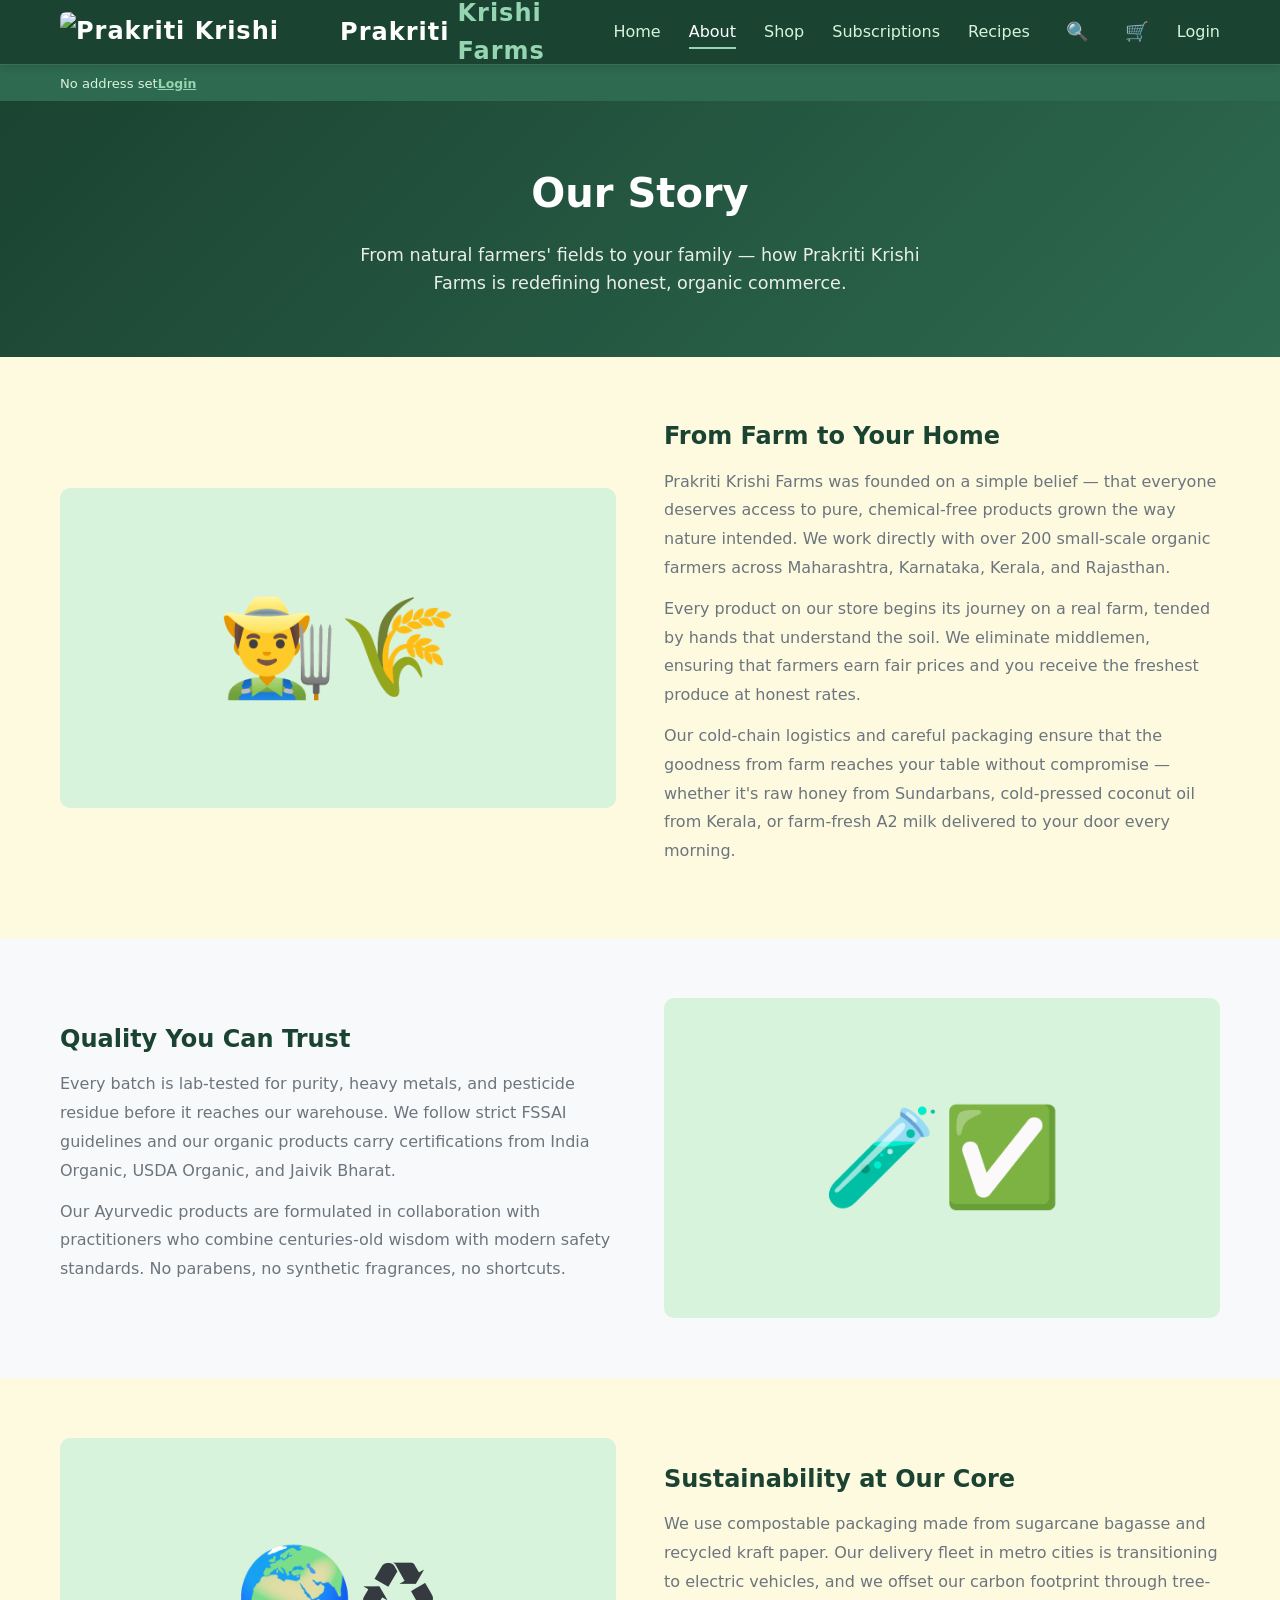
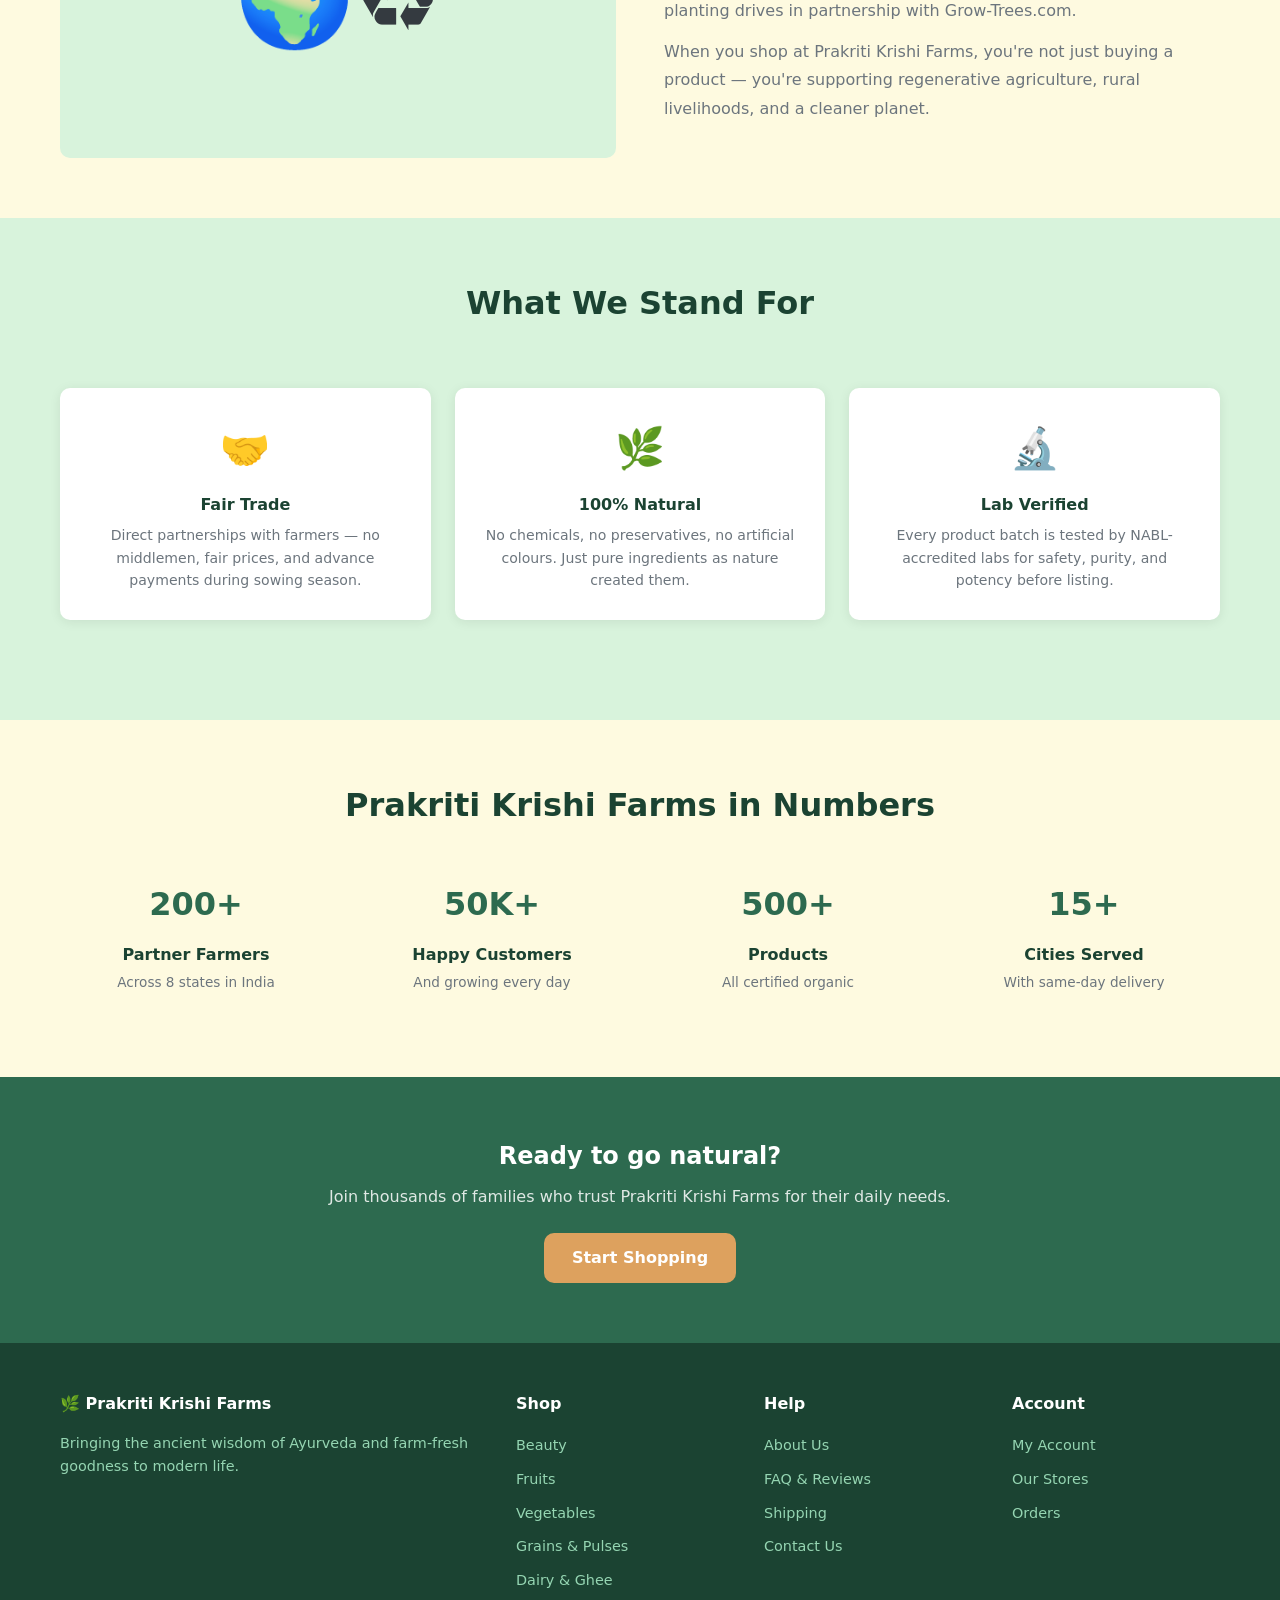
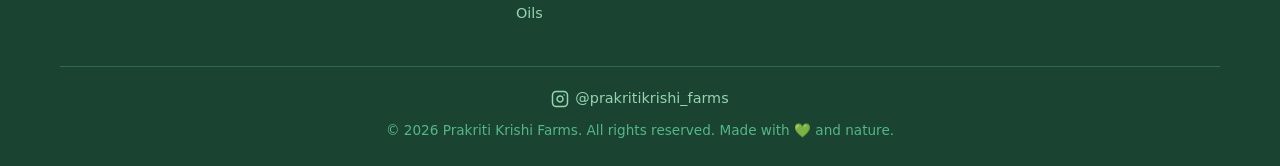
==== commit ed6b306d: "Rebrand to Prakriti Krishi Farms: new categories, products, stores page, local delivery" ====
--- a/about.html
+++ b/about.html
@@ -3,14 +3,14 @@
 <head>
   <meta charset="UTF-8">
   <meta name="viewport" content="width=device-width, initial-scale=1.0">
-  <title>About Us — Prakriti Krishi</title>
+  <title>About Us — Prakriti Krishi Farms</title>
   <link rel="stylesheet" href="css/style.css">
 </head>
 <body>
 
   <header class="header">
     <div class="container">
-      <a href="index.html" class="logo">🌿 Prakriti <span>Krishi</span></a>
+      <a href="index.html" class="logo"><img src="images/logo.png" alt="Prakriti Krishi Farms" class="logo-img"> Prakriti <span>Krishi Farms</span></a>
       <button class="mobile-toggle" aria-label="Menu">☰</button>
       <nav class="nav">
         <a href="index.html">Home</a>
@@ -29,7 +29,7 @@
   <section class="about-hero">
     <div class="container">
       <h1>Our Story</h1>
-      <p style="max-width:600px;margin:0 auto;opacity:.9;font-size:1.1rem">From natural farmers' fields to your family — how Prakriti Krishi is redefining honest, organic commerce.</p>
+      <p style="max-width:600px;margin:0 auto;opacity:.9;font-size:1.1rem">From natural farmers' fields to your family — how Prakriti Krishi Farms is redefining honest, organic commerce.</p>
     </div>
   </section>
 
@@ -40,7 +40,7 @@
         <div class="about-visual">👨‍🌾🌾</div>
         <div>
           <h2>From Farm to Your Home</h2>
-          <p>Prakriti Krishi was founded on a simple belief — that everyone deserves access to pure, chemical-free products grown the way nature intended. We work directly with over 200 small-scale organic farmers across Maharashtra, Karnataka, Kerala, and Rajasthan.</p>
+          <p>Prakriti Krishi Farms was founded on a simple belief — that everyone deserves access to pure, chemical-free products grown the way nature intended. We work directly with over 200 small-scale organic farmers across Maharashtra, Karnataka, Kerala, and Rajasthan.</p>
           <p>Every product on our store begins its journey on a real farm, tended by hands that understand the soil. We eliminate middlemen, ensuring that farmers earn fair prices and you receive the freshest produce at honest rates.</p>
           <p>Our cold-chain logistics and careful packaging ensure that the goodness from farm reaches your table without compromise — whether it's raw honey from Sundarbans, cold-pressed coconut oil from Kerala, or farm-fresh A2 milk delivered to your door every morning.</p>
         </div>
@@ -70,7 +70,7 @@
         <div>
           <h2>Sustainability at Our Core</h2>
           <p>We use compostable packaging made from sugarcane bagasse and recycled kraft paper. Our delivery fleet in metro cities is transitioning to electric vehicles, and we offset our carbon footprint through tree-planting drives in partnership with Grow-Trees.com.</p>
-          <p>When you shop at Prakriti Krishi, you're not just buying a product — you're supporting regenerative agriculture, rural livelihoods, and a cleaner planet.</p>
+          <p>When you shop at Prakriti Krishi Farms, you're not just buying a product — you're supporting regenerative agriculture, rural livelihoods, and a cleaner planet.</p>
         </div>
       </div>
     </div>
@@ -103,7 +103,7 @@
   <!-- Team / Numbers -->
   <section class="about-section" style="text-align:center">
     <div class="container">
-      <h2 class="section-title">Prakriti Krishi in Numbers</h2>
+      <h2 class="section-title">Prakriti Krishi Farms in Numbers</h2>
       <div class="features-grid" style="margin-top:24px">
         <div class="feature-item">
           <div class="icon" style="font-size:2rem;font-weight:700;color:var(--green-700)">200+</div>
@@ -133,7 +133,7 @@
   <section class="newsletter">
     <div class="container">
       <h2>Ready to go natural?</h2>
-      <p>Join thousands of families who trust Prakriti Krishi for their daily needs.</p>
+      <p>Join thousands of families who trust Prakriti Krishi Farms for their daily needs.</p>
       <a href="category.html" class="btn btn-secondary">Start Shopping</a>
     </div>
   </section>
@@ -141,14 +141,14 @@
   <footer class="footer">
     <div class="container">
       <div class="footer-grid">
-        <div><h4>🌿 Prakriti Krishi</h4><p>Bringing the ancient wisdom of Ayurveda and farm-fresh goodness to modern life.</p></div>
-        <div><h4>Shop</h4><ul><li><a href="category.html?cat=herbs">Herbs</a></li><li><a href="category.html?cat=skincare">Skincare</a></li><li><a href="category.html?cat=haircare">Hair Care</a></li><li><a href="category.html?cat=wellness">Wellness</a></li></ul></div>
+        <div><h4>🌿 Prakriti Krishi Farms</h4><p>Bringing the ancient wisdom of Ayurveda and farm-fresh goodness to modern life.</p></div>
+        <div><h4>Shop</h4><ul><li><a href="category.html?cat=beauty">Beauty</a></li><li><a href="category.html?cat=fruits">Fruits</a></li><li><a href="category.html?cat=vegetables">Vegetables</a></li><li><a href="category.html?cat=grains">Grains & Pulses</a></li><li><a href="category.html?cat=dairy">Dairy & Ghee</a></li><li><a href="category.html?cat=oils">Oils</a></li></ul></div>
         <div><h4>Help</h4><ul><li><a href="about.html">About Us</a></li><li><a href="reviews.html">FAQ & Reviews</a></li><li><a href="shipping.html">Shipping</a></li><li><a href="contact.html">Contact Us</a></li></ul></div>
-        <div><h4>Account</h4><ul><li><a href="account.html">My Account</a></li><li><a href="account.html?tab=orders">Orders</a></li></ul></div>
+        <div><h4>Account</h4><ul><li><a href="account.html">My Account</a></li><li><a href="stores.html">Our Stores</a></li><li><a href="account.html?tab=orders">Orders</a></li></ul></div>
       </div>
       <div class="footer-bottom">
         <a href="https://www.instagram.com/prakritikrishi_farms?utm_source=qr&igsh=b2YwcmVlZjlzZHM5" target="_blank" rel="noopener noreferrer" class="footer-ig"><svg xmlns="http://www.w3.org/2000/svg" width="18" height="18" viewBox="0 0 24 24" fill="none" stroke="currentColor" stroke-width="2" stroke-linecap="round" stroke-linejoin="round"><rect x="2" y="2" width="20" height="20" rx="5" ry="5"></rect><path d="M16 11.37A4 4 0 1 1 12.63 8 4 4 0 0 1 16 11.37z"></path><line x1="17.5" y1="6.5" x2="17.51" y2="6.5"></line></svg> @prakritikrishi_farms</a><br>
-        &copy; 2026 Prakriti Krishi. All rights reserved. Made with 💚 and nature.
+        &copy; 2026 Prakriti Krishi Farms. All rights reserved. Made with 💚 and nature.
       </div>
     </div>
   </footer>
--- a/css/style.css
+++ b/css/style.css
@@ -1,4 +1,4 @@
-/* ===== Prakriti Krishi — Nature-Inspired E-Commerce ===== */
+/* ===== Prakriti Krishi Farms — Nature-Inspired E-Commerce ===== */
 
 /* --- Reset & Base --- */
 *,*::before,*::after{box-sizing:border-box;margin:0;padding:0}
@@ -33,7 +33,8 @@
 /* --- Header / Nav --- */
 .header{background:var(--green-900);color:var(--white);position:sticky;top:0;z-index:100;box-shadow:0 2px 8px rgba(0,0,0,.15)}
 .header .container{display:flex;align-items:center;justify-content:space-between;height:64px}
-.logo{font-size:1.5rem;font-weight:700;letter-spacing:1px}
+.logo{font-size:1.5rem;font-weight:700;letter-spacing:1px;display:flex;align-items:center;gap:8px}
+.logo-img{height:40px;width:auto;border-radius:6px}
 .logo span{color:var(--green-300)}
 .nav{display:flex;gap:28px;align-items:center}
 .nav a{color:var(--green-100);font-weight:500;transition:.2s;position:relative}
@@ -168,6 +169,18 @@
 .sub-active-badge{background:var(--green-100);color:var(--green-900);padding:6px 12px;border-radius:var(--radius);font-size:.85rem;margin-bottom:8px;font-weight:600}
 .unsub-btn{color:#c0392b !important;border-color:#c0392b !important}
 .unsub-btn:hover{background:#c0392b !important;color:var(--white) !important}
+
+/* --- Store Page --- */
+.store-card{background:var(--white);border-radius:var(--radius);box-shadow:var(--shadow);overflow:hidden}
+.store-card-inner{display:grid;grid-template-columns:1fr 1fr;gap:0}
+.store-info{padding:32px}
+.store-info h2{color:var(--green-900);font-size:1.4rem;margin-bottom:20px}
+.store-details{display:flex;flex-direction:column;gap:18px}
+.store-detail-item{display:flex;gap:12px;align-items:flex-start}
+.store-icon{font-size:1.4rem;flex-shrink:0;margin-top:2px}
+.store-detail-item strong{display:block;color:var(--green-900);margin-bottom:2px}
+.store-detail-item p{color:var(--gray-500);font-size:.9rem;line-height:1.5;margin:0}
+.store-map{padding:32px;display:flex;flex-direction:column;justify-content:center}
 
 /* --- Breadcrumb --- */
 .breadcrumb{padding:16px 0;font-size:.9rem;color:var(--gray-500)}
@@ -298,6 +311,7 @@
   .test-grid{grid-template-columns:1fr}
   .newsletter form{flex-direction:column}
   .newsletter input,.newsletter .btn{width:100%}
+  .store-card-inner{grid-template-columns:1fr}
 }
 
 /* --- Responsive — Phone (<=480px) --- */
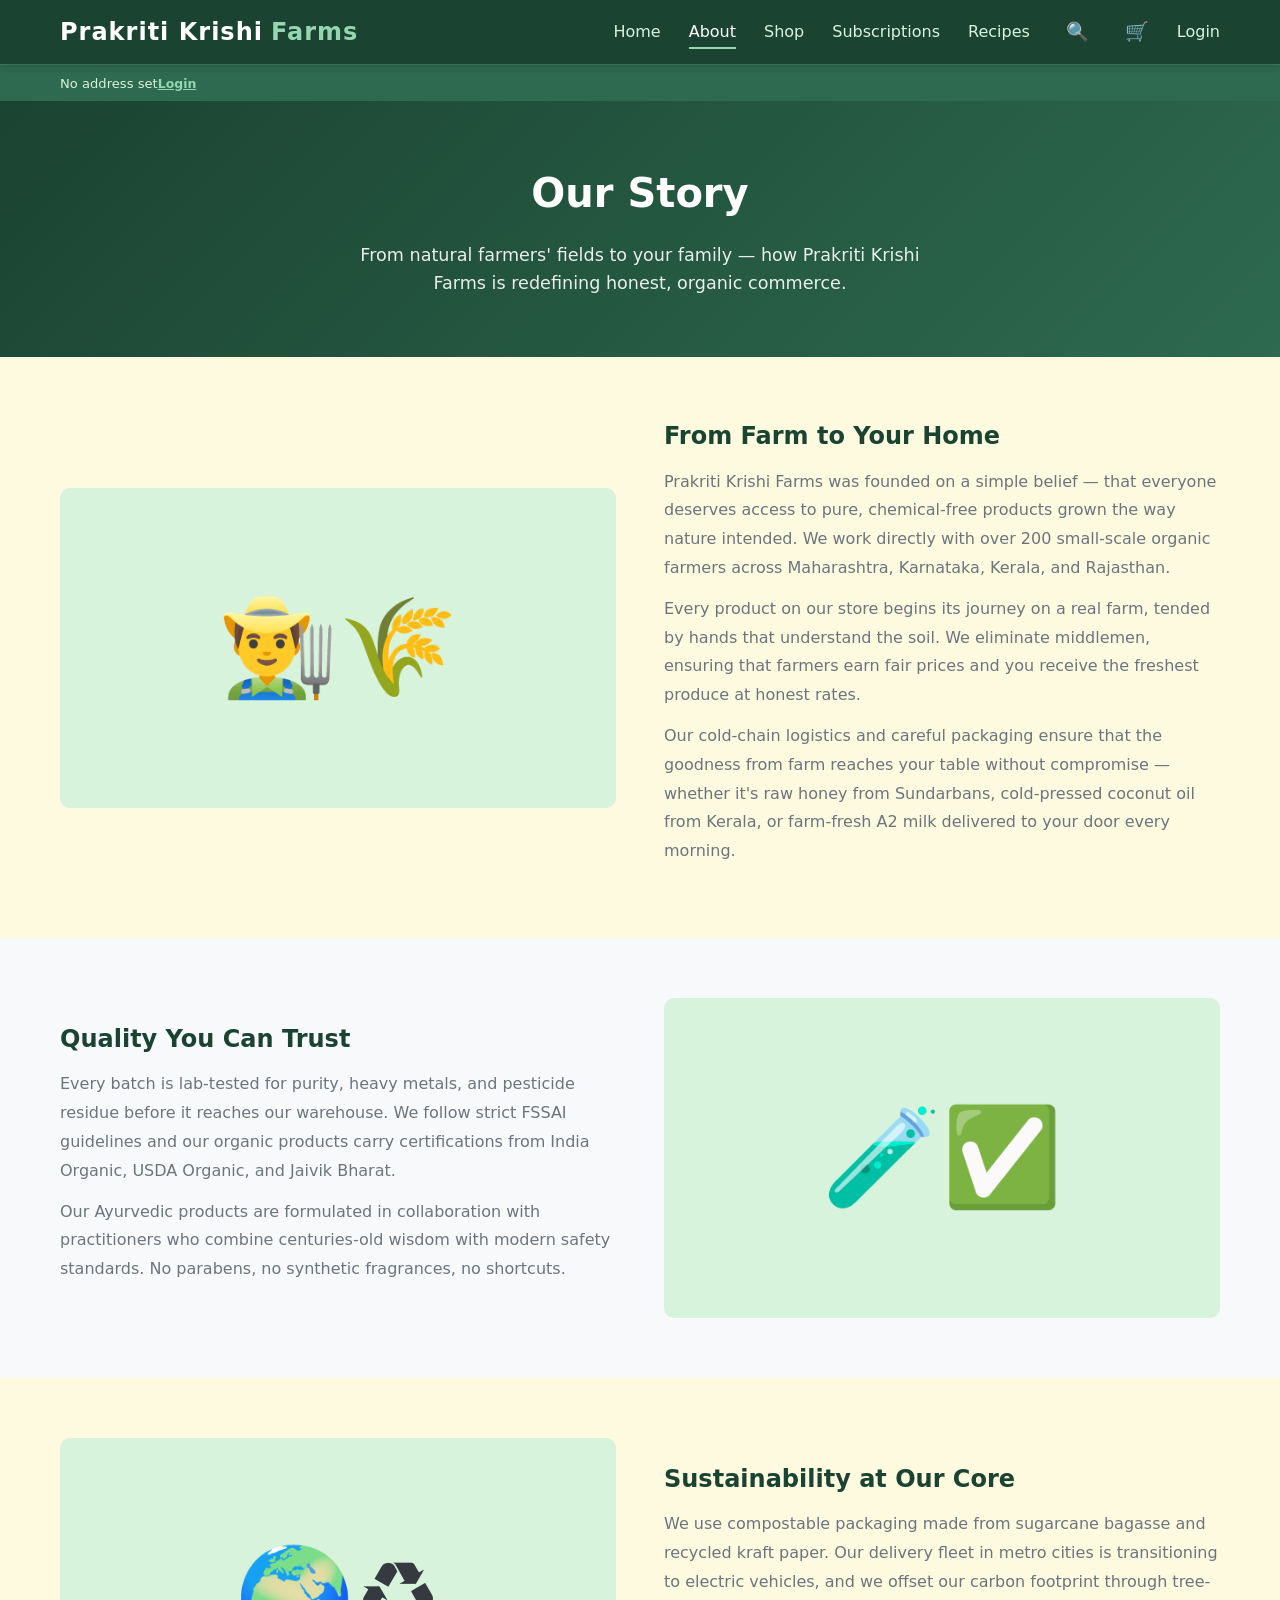
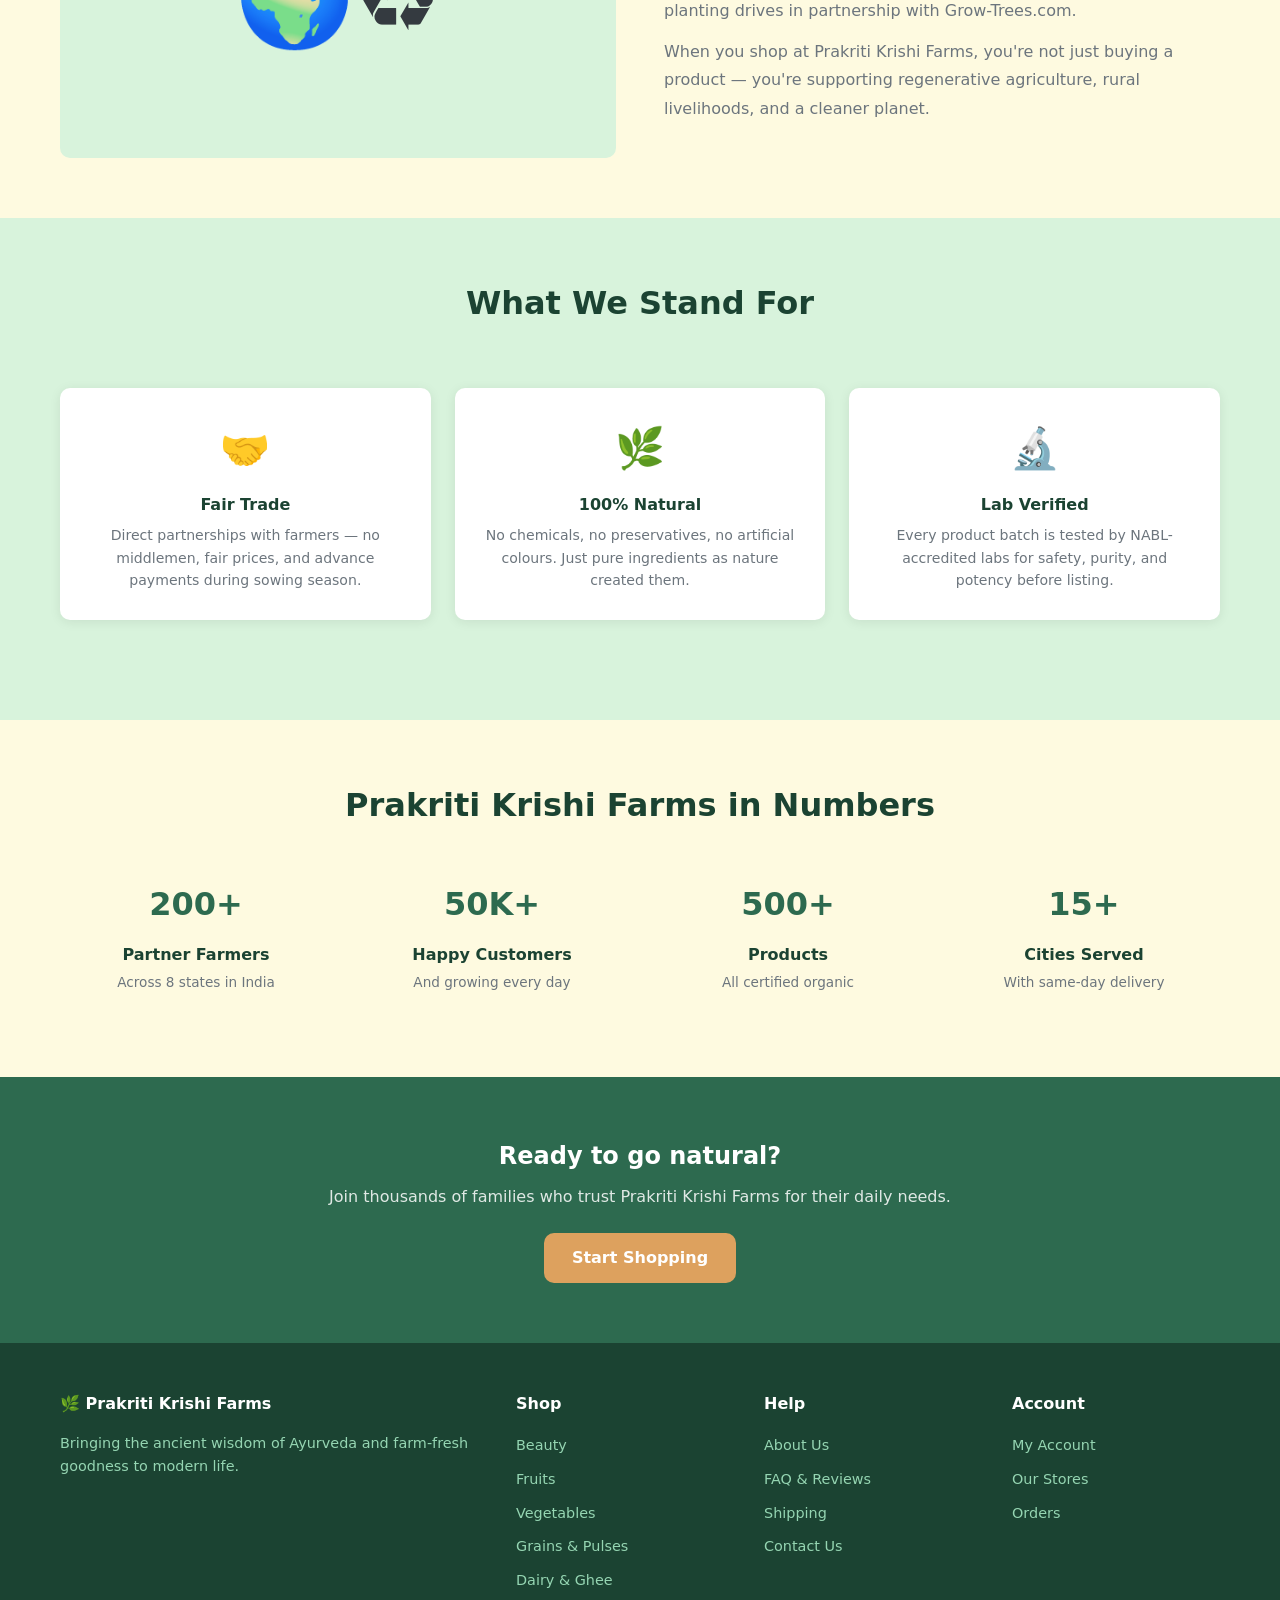
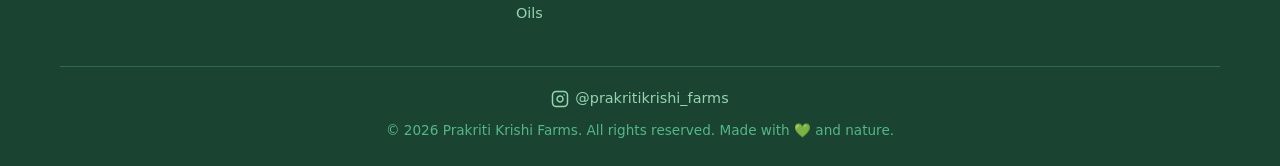
==== commit f06fad42: "Fix duplicate brand name in header bar" ====
--- a/about.html
+++ b/about.html
@@ -10,7 +10,7 @@
 
   <header class="header">
     <div class="container">
-      <a href="index.html" class="logo"><img src="images/logo.png" alt="Prakriti Krishi Farms" class="logo-img"> Prakriti <span>Krishi Farms</span></a>
+      <a href="index.html" class="logo"><img src="images/logo.png" alt="" class="logo-img" onerror="this.style.display='none'"> Prakriti Krishi <span>Farms</span></a>
       <button class="mobile-toggle" aria-label="Menu">☰</button>
       <nav class="nav">
         <a href="index.html">Home</a>
